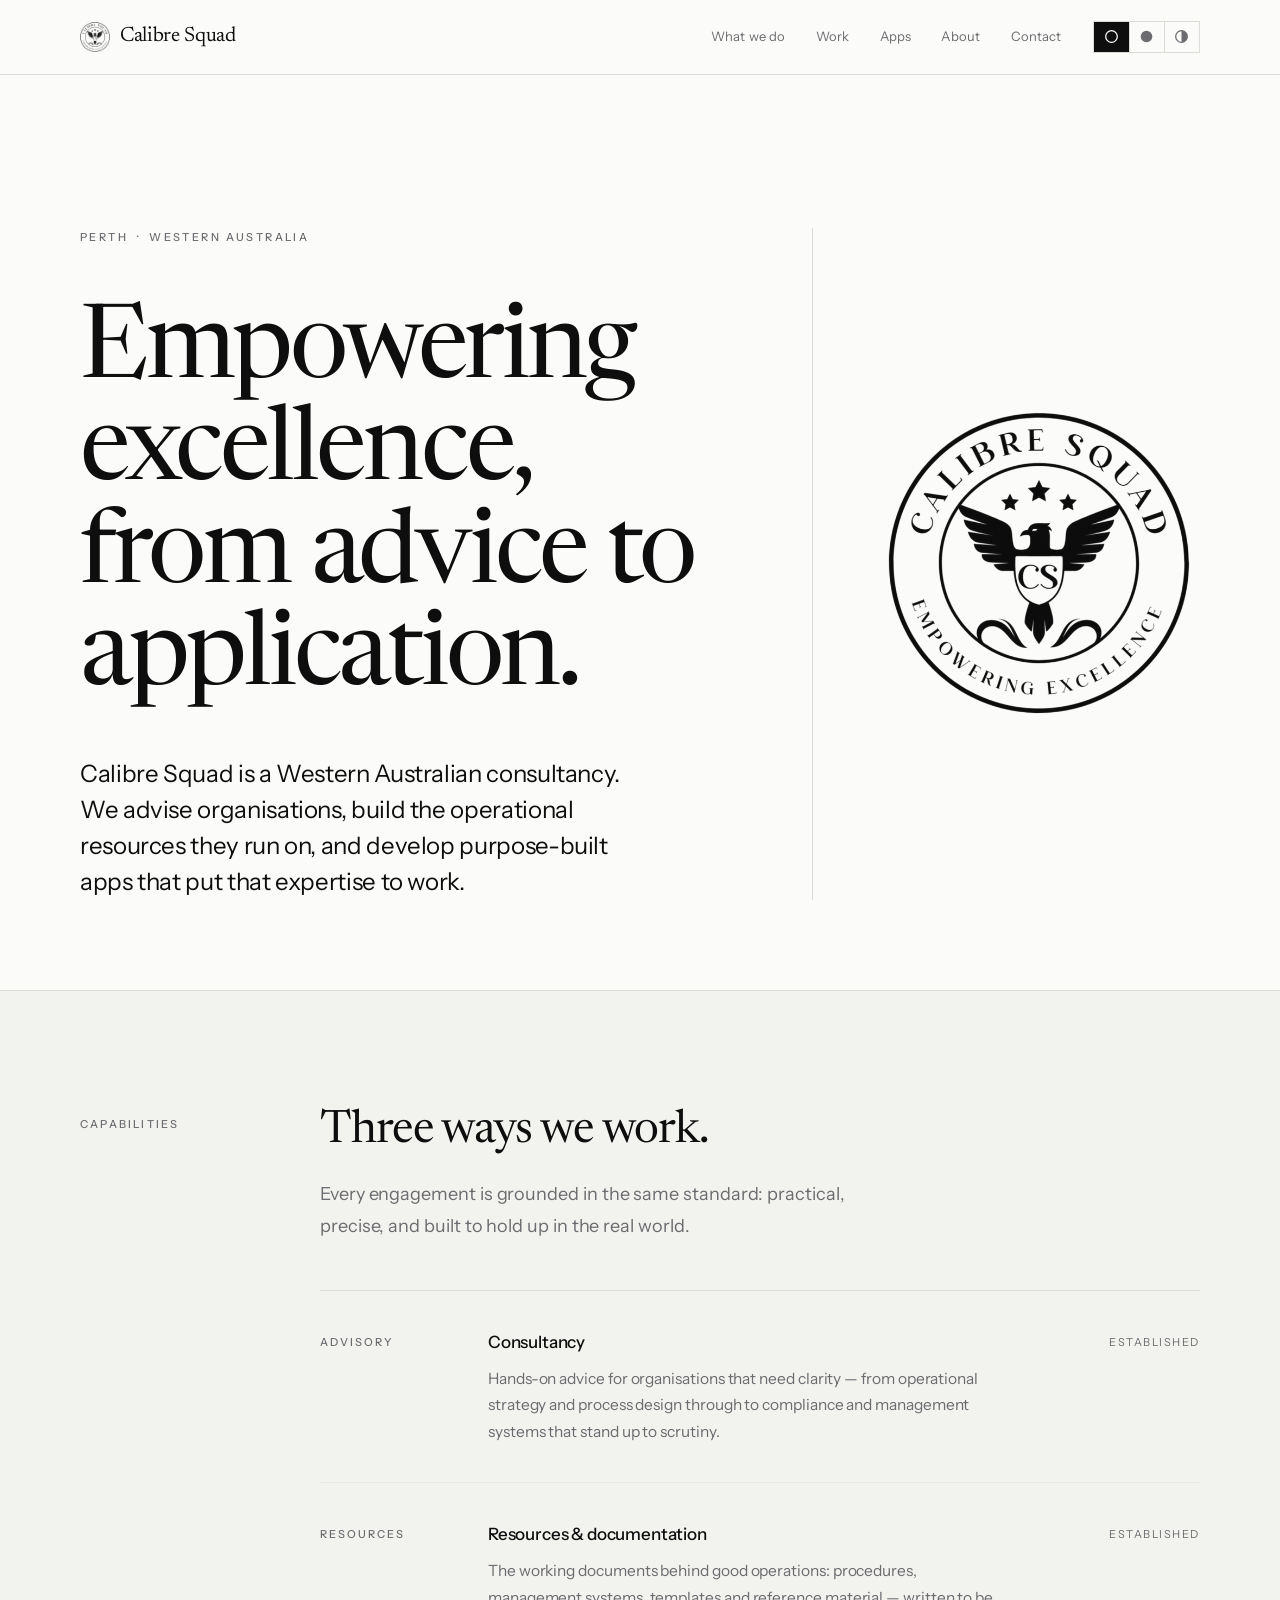
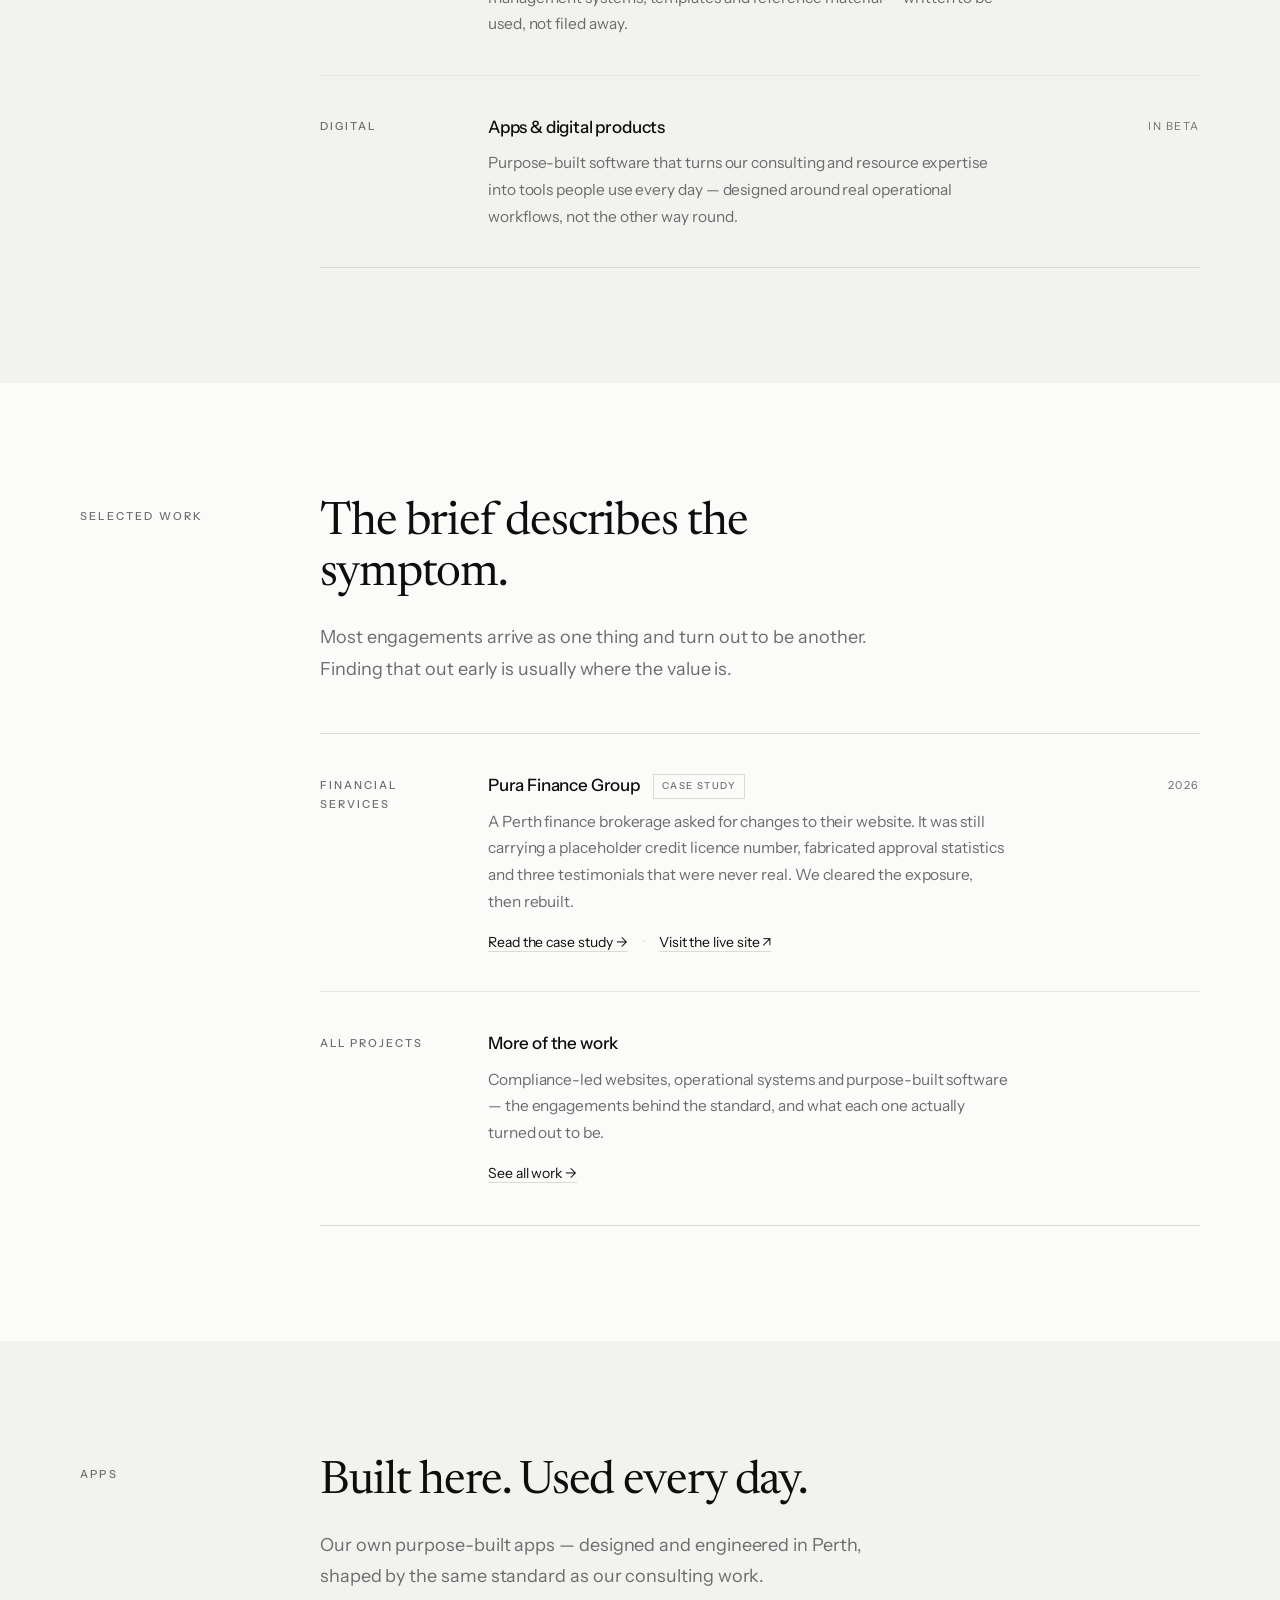
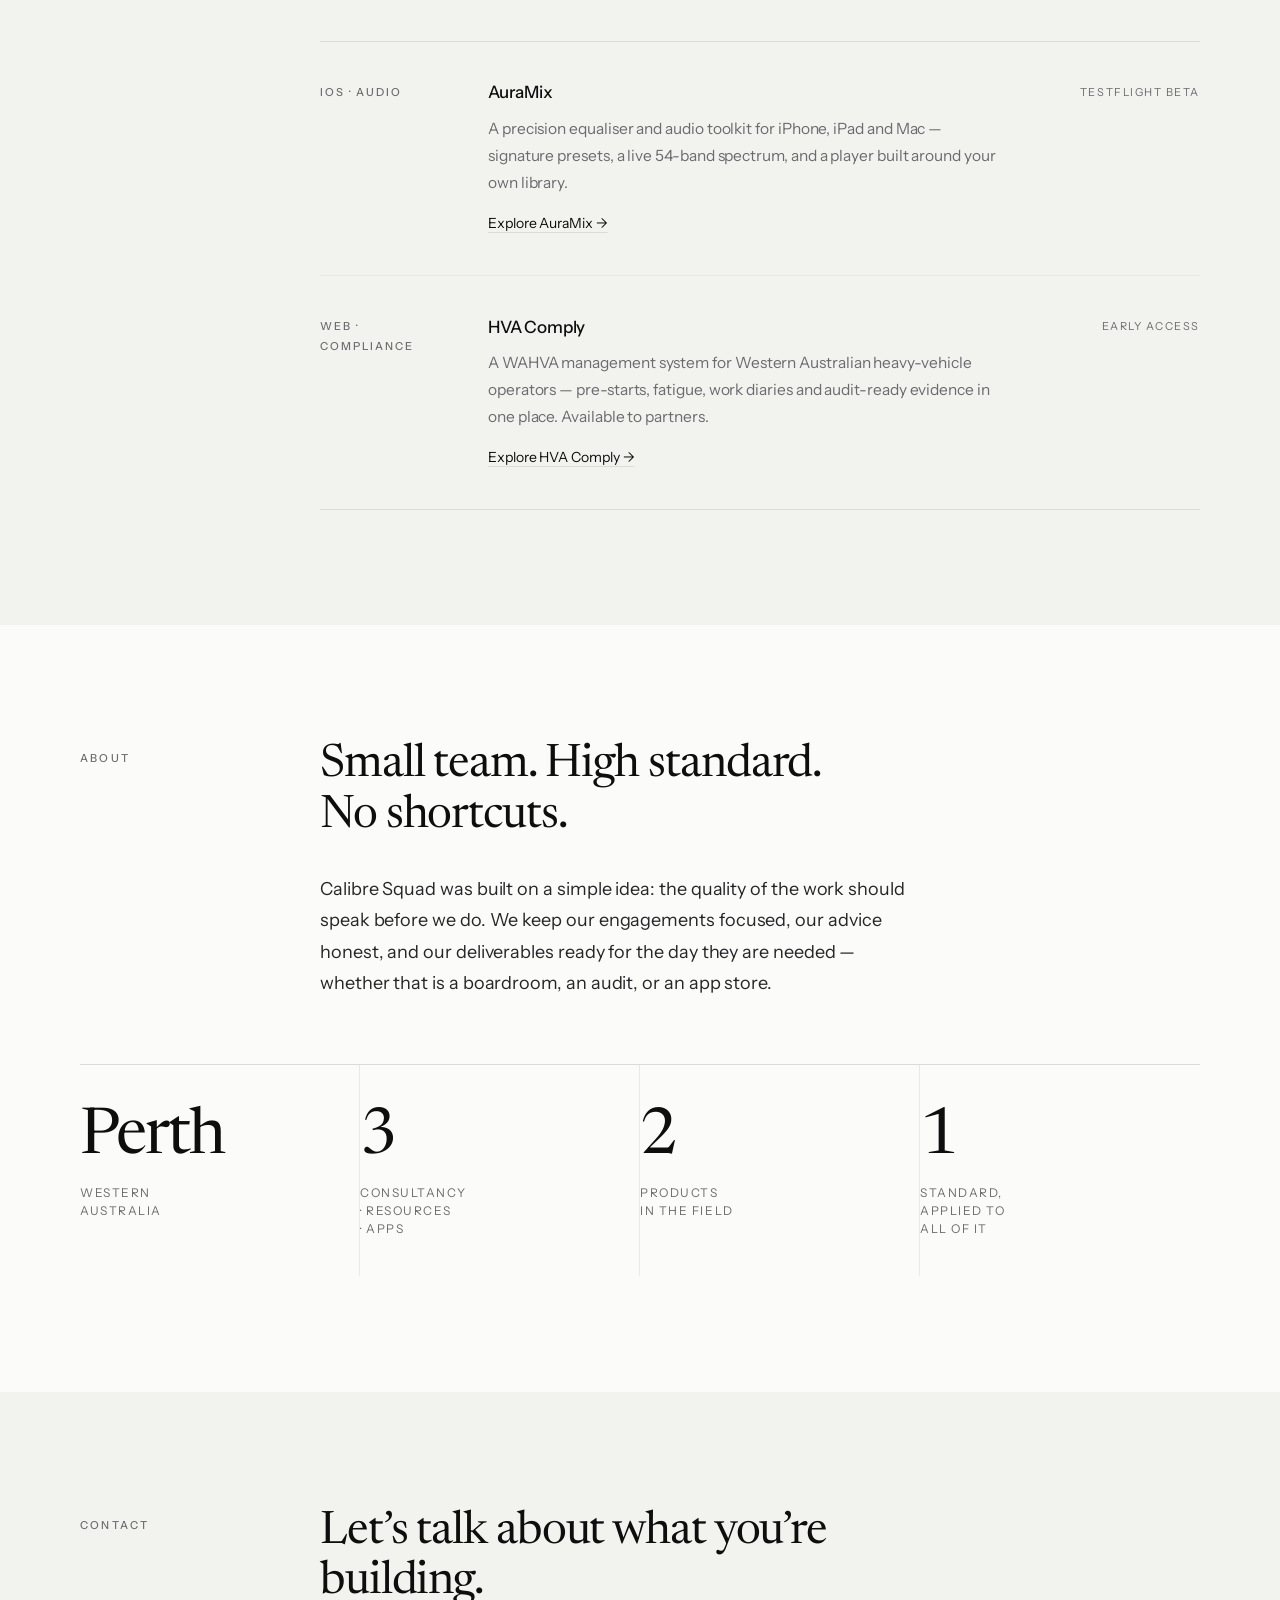
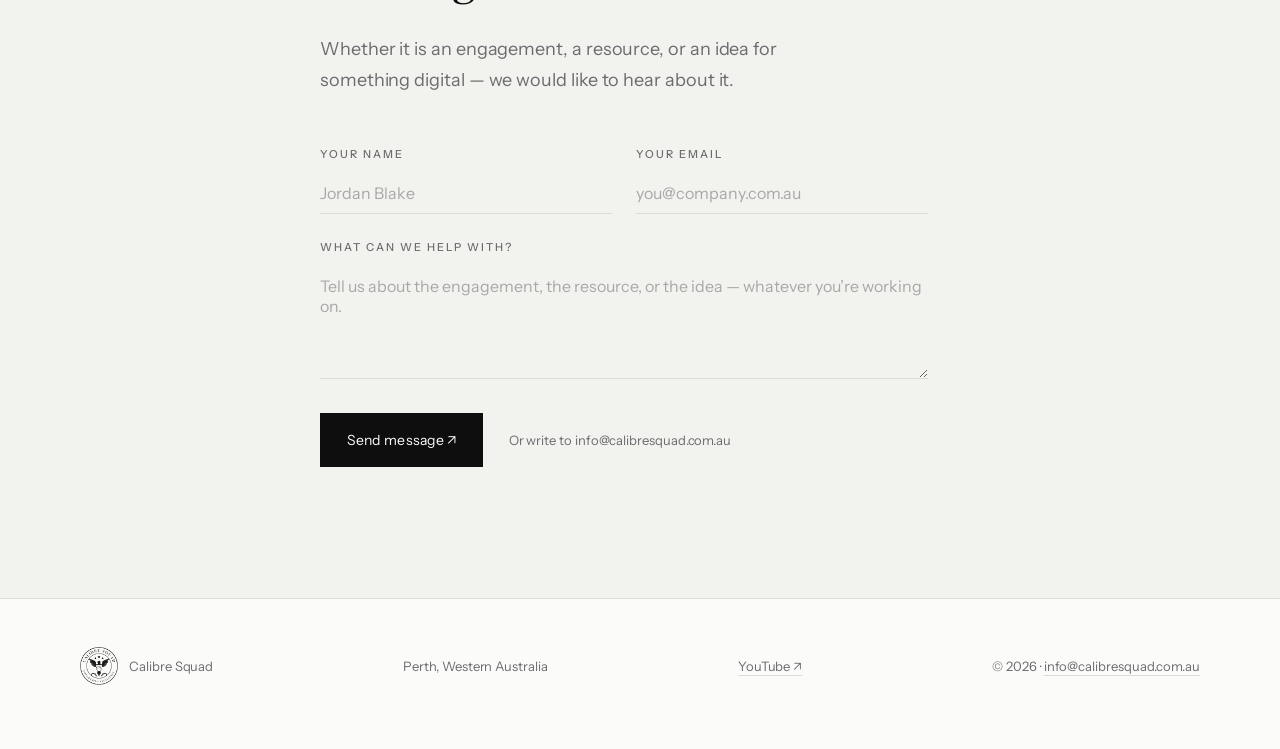
==== index.html @ 56c169d1 "feat(footer): link the YouTube channel @calibresquad now exists and resolves. Adds it to the footer " ====
<!DOCTYPE html>
<html lang="en-AU">
<head>
<meta charset="UTF-8">
<meta name="viewport" content="width=device-width, initial-scale=1.0">
<title>Calibre Squad &mdash; Consultancy, Resources &amp; Digital Products</title>
<meta name="description" content="Calibre Squad is a Western Australian consultancy providing advisory services, operational resources and purpose-built digital products. Empowering excellence.">
<link rel="icon" type="image/png" href="/assets/favicon.png">
<link rel="apple-touch-icon" href="/assets/apple-touch-icon.png">
<link rel="canonical" href="https://calibresquad.com.au/">
<meta name="theme-color" content="#FBFBF9">
<meta property="og:type" content="website">
<meta property="og:site_name" content="Calibre Squad">
<meta property="og:locale" content="en_AU">
<meta property="og:title" content="Calibre Squad &mdash; Consultancy, Resources &amp; Digital Products">
<meta property="og:description" content="Calibre Squad is a Western Australian consultancy providing advisory services, operational resources and purpose-built digital products. Empowering excellence.">
<meta property="og:url" content="https://calibresquad.com.au/">
<meta property="og:image" content="https://calibresquad.com.au/assets/og-crest.png">
<meta property="og:image:width" content="1200">
<meta property="og:image:height" content="630">
<meta name="twitter:card" content="summary_large_image">
<meta name="twitter:site" content="@calibresquad">
<link rel="preconnect" href="https://fonts.googleapis.com">
<link rel="preconnect" href="https://fonts.gstatic.com" crossorigin>
<link href="https://fonts.googleapis.com/css2?family=Newsreader:opsz,wght@6..72,300;6..72,400;6..72,500&family=Instrument+Sans:wght@400;500;600&display=swap" rel="stylesheet">
<script>/* apply the saved ground before paint so there is no flash */
(function(){try{var t=localStorage.getItem('cs-ground');
if(t==='dark'||t==='mixed')document.documentElement.setAttribute('data-t',t);}catch(e){}})();</script>
<style>
*,*::before,*::after{box-sizing:border-box}
body{margin:0}
img{max-width:100%;display:block}
button{font:inherit;color:inherit}

:root{
  --ink:#0E0E0F;
  --body-ink:#26262A;
  --paper:#FBFBF9;
  --paper-2:#F2F2EF;
  --muted:#6C6C70;
  --line:#DCDCD7;
  --line-soft:#EAEAE5;
  --dw:400;
  --fd:'Newsreader',Georgia,serif;
  --ft:'Instrument Sans',-apple-system,'Segoe UI',sans-serif;
  --gut:clamp(1.5rem,5vw,5rem);
}
html[data-t="dark"]{
  --ink:#F4F4F1;
  --body-ink:#C9C9CE;
  --paper:#0C0C0D;
  --paper-2:#141416;
  --muted:#93939A;
  --line:#2C2C2F;
  --line-soft:#1F1F22;
  --dw:500;
}
html[data-t="mixed"] .tint{
  --ink:#F4F4F1;
  --body-ink:#C9C9CE;
  --paper:#0C0C0D;
  --paper-2:#141416;
  --muted:#93939A;
  --line:#2C2C2F;
  --line-soft:#1F1F22;
  --dw:500;
background:var(--paper);color:var(--ink)}

body{background:var(--paper);color:var(--ink);font-family:var(--ft);
  font-size:18px;line-height:1.75;font-weight:400;letter-spacing:-.004em;
  -webkit-font-smoothing:antialiased;
  transition:background .5s ease,color .5s ease}
.wrap{max-width:78rem;margin:0 auto;padding:0 var(--gut)}

.row{display:grid;grid-template-columns:11rem 1fr;gap:0 4rem;align-items:start}
.row > .label{font-size:.6875rem;font-weight:500;letter-spacing:.2em;text-transform:uppercase;
  color:var(--muted);padding-top:.55rem}
.col{max-width:38rem}
@media(max-width:860px){.row{grid-template-columns:1fr;gap:1.4rem}.row > .label{padding-top:0}}

.rule{border:0;border-top:1px solid var(--line);margin:0}
section[id]{scroll-margin-top:5.5rem}
html{scroll-behavior:smooth}
@media(prefers-reduced-motion:reduce){html{scroll-behavior:auto}}
section{padding-block:clamp(4.5rem,9vw,9.5rem);transition:background .5s ease,color .5s ease}
section.tight{padding-block:clamp(3.5rem,6vw,6rem)}
.tint{background:var(--paper-2)}

h1,h2,.display,.pull{font-family:var(--fd);font-weight:var(--dw);font-optical-sizing:auto;margin:0}
h1{font-size:clamp(3rem,8vw,6.6rem);line-height:1;letter-spacing:-.032em;max-width:15ch}
h2{font-size:clamp(1.85rem,3.6vw,3rem);line-height:1.1;letter-spacing:-.024em;max-width:20ch}
h3{font-family:var(--ft);font-size:1.0625rem;font-weight:500;letter-spacing:-.01em;margin:0 0 .5rem}
p{margin:0 0 1.35rem}
p:last-child{margin-bottom:0}
.lede{font-size:clamp(1.2rem,1.9vw,1.5rem);line-height:1.5;letter-spacing:-.015em;
  color:var(--ink);max-width:34ch;font-weight:400}
.body p{color:var(--body-ink);max-width:60ch}
.muted{color:var(--muted)}
a{color:inherit;text-decoration:underline;text-underline-offset:.28em;
  text-decoration-thickness:1px;text-decoration-color:var(--line);
  transition:text-decoration-color .35s ease}
a:hover{text-decoration-color:currentColor}

/* masthead */
.top{border-bottom:1px solid var(--line);position:sticky;top:0;z-index:60;
  background:var(--paper);transition:background .5s ease}
html[data-t="mixed"] .top{background:var(--paper)}
.top-in{display:flex;align-items:center;justify-content:space-between;gap:1.25rem;
  padding-block:1.15rem;min-height:4.6rem}
.brandmark{font-family:var(--fd);font-size:1.3rem;letter-spacing:-.015em;text-decoration:none;
  font-weight:var(--dw);white-space:nowrap}
.top-right{display:flex;align-items:center;gap:2rem}
.top nav{display:flex;gap:1.9rem}
.top nav a{font-size:.8125rem;letter-spacing:.01em;text-decoration:none;color:var(--muted)}
.top nav a:hover{color:var(--ink)}
@media(max-width:820px){.top nav{display:none}}
@media(max-width:520px){
  .brandmark{font-size:1.15rem;gap:.5rem}
  .brandmark .crest{width:26px;height:26px}
  .ground button{padding:.42rem .5rem}
}

/* ground switch */
.ground{display:flex;gap:0;border:1px solid var(--line)}
.ground button{background:transparent;border:0;border-right:1px solid var(--line);
  color:var(--muted);padding:.46rem .6rem;cursor:pointer;line-height:0;
  display:inline-flex;align-items:center;justify-content:center;
  transition:background .25s ease,color .25s ease}
.ground button svg{display:block}
.ground button:last-child{border-right:0}
.ground button:hover{color:var(--ink)}
.ground button[aria-pressed="true"]{background:var(--ink);color:var(--paper)}
.ground button:focus-visible{outline:2px solid var(--ink);outline-offset:2px}

.hero{padding-block:clamp(5rem,12vw,10.5rem) clamp(3.5rem,7vw,6.5rem)}
.kicker{font-size:.6875rem;font-weight:500;letter-spacing:.22em;text-transform:uppercase;
  color:var(--muted);margin:0 0 clamp(2rem,5vw,3.4rem)}
.hero .lede{margin-top:clamp(2rem,4vw,2.8rem)}

/* ruled rows */
.rr{display:grid;grid-template-columns:8rem 1fr auto;gap:0 2.5rem;align-items:start;
  padding:2.3rem 0;border-top:1px solid var(--line-soft)}
.rr:first-of-type{border-top:1px solid var(--line)}
.rr:last-of-type{border-bottom:1px solid var(--line)}
.rr .tagl{font-size:.6875rem;font-weight:500;letter-spacing:.18em;text-transform:uppercase;
  color:var(--muted);padding-top:.3rem}
.rr p{font-size:.9688rem;line-height:1.72;color:var(--muted);max-width:52ch;margin:0}
.rr .st{font-size:.6875rem;letter-spacing:.14em;text-transform:uppercase;color:var(--muted);
  padding-top:.3rem;white-space:nowrap}
.rr a.more{display:inline-block;margin-top:.9rem;font-size:.875rem}
.rr .links{display:flex;flex-wrap:wrap;align-items:baseline;gap:.35rem .95rem;margin-top:.9rem}
.rr .links a.more{margin-top:0}
.rr .links .sep{color:var(--line);font-size:.875rem;user-select:none}
.visit{display:inline-flex;align-items:center;gap:.45rem;text-decoration:none;
  border:1px solid var(--line);padding:.8rem 1.25rem;font-size:.8125rem;
  color:var(--ink);transition:background .25s ease,color .25s ease,border-color .25s ease}
.visit:hover,.visit:focus-visible{background:var(--ink);color:var(--paper);border-color:var(--ink)}
.tagmini{display:inline-block;margin-left:.65rem;font-size:.5938rem;letter-spacing:.15em;
  text-transform:uppercase;color:var(--muted);border:1px solid var(--line);
  padding:.2rem .48rem;vertical-align:.22em;white-space:nowrap}
@media(max-width:820px){.rr{grid-template-columns:1fr;gap:.7rem}.rr .st{padding-top:0}}

.finding{display:grid;grid-template-columns:3.2rem 1fr;gap:0 1.6rem;
  padding:1.9rem 0;border-top:1px solid var(--line-soft);align-items:start}
.finding:first-of-type{border-top:1px solid var(--line)}
.finding:last-of-type{border-bottom:1px solid var(--line)}
.finding .num{font-family:var(--fd);font-size:1.4rem;line-height:1;color:var(--muted);padding-top:.15rem}
.finding p{font-size:.9688rem;line-height:1.7;color:var(--muted);margin:0;max-width:52ch}
@media(max-width:640px){.finding{grid-template-columns:2.2rem 1fr;gap:0 1rem}}

.phase{padding:2.4rem 0;border-top:1px solid var(--line-soft)}
.phase:first-of-type{border-top:1px solid var(--line)}
.phase:last-of-type{border-bottom:1px solid var(--line)}
.phase .when{font-size:.6875rem;font-weight:500;letter-spacing:.2em;text-transform:uppercase;
  color:var(--muted);display:block;margin-bottom:.9rem}
.phase p{font-size:.9688rem;line-height:1.75;color:var(--muted);max-width:56ch;margin:0}

.pull{font-size:clamp(1.7rem,3.4vw,2.7rem);line-height:1.18;letter-spacing:-.024em;max-width:23ch}

.figures{display:grid;grid-template-columns:repeat(4,1fr);border-top:1px solid var(--line)}
.figure{padding:2.6rem 1.5rem 2.4rem 0;border-right:1px solid var(--line-soft)}
.figure:last-child{border-right:0}
.figure b{font-family:var(--fd);font-weight:var(--dw);font-size:clamp(2.6rem,5vw,4rem);
  line-height:1;display:block;letter-spacing:-.03em}
.figure span{display:block;margin-top:.85rem;font-size:.75rem;letter-spacing:.13em;
  text-transform:uppercase;color:var(--muted);line-height:1.5;max-width:12ch}
@media(max-width:760px){.figures{grid-template-columns:repeat(2,1fr)}
  .figure{padding-right:1rem;border-bottom:1px solid var(--line-soft)}
  .figure:nth-child(2n){border-right:0}}

/* contact form */
.form-row{display:grid;grid-template-columns:1fr 1fr;gap:1.5rem}
@media(max-width:700px){.form-row{grid-template-columns:1fr}}
.field{margin-bottom:1.5rem}
.field label{display:block;font-size:.6875rem;font-weight:500;letter-spacing:.18em;
  text-transform:uppercase;color:var(--muted);margin-bottom:.6rem}
.field input,.field textarea{width:100%;background:transparent;border:0;
  border-bottom:1px solid var(--line);color:var(--ink);font-family:var(--ft);
  font-size:1rem;padding:.6rem 0;transition:border-color .3s ease}
.field textarea{min-height:7rem;resize:vertical}
.field input:focus,.field textarea:focus{outline:none;border-bottom-color:var(--ink)}
.field input::placeholder,.field textarea::placeholder{color:var(--muted);opacity:.55}
.hp{position:absolute;left:-9999px}
.form-actions{display:flex;align-items:center;gap:1.6rem;flex-wrap:wrap;margin-top:.6rem}
.btn-primary{background:var(--ink);color:var(--paper);border:1px solid var(--ink);
  font-size:.875rem;letter-spacing:.02em;padding:.85rem 1.6rem;cursor:pointer;
  transition:opacity .3s ease}
.btn-primary:hover{opacity:.82}
.form-note{font-size:.8125rem;color:var(--muted)}
.form-status{font-size:.875rem;color:var(--muted);margin-top:1rem}

.rv{opacity:0;transform:translateY(12px);
  transition:opacity .55s cubic-bezier(.2,.7,.2,1),transform .55s cubic-bezier(.2,.7,.2,1)}
.rv.in{opacity:1;transform:none}
@media(prefers-reduced-motion:reduce){.rv{opacity:1;transform:none;transition:none}
  *{transition:none!important}}

/* crest — recoloured to the scheme, adapts to the ground */
.crest{filter:brightness(0);opacity:.9;transition:filter .5s ease}
html[data-t="dark"] .crest{filter:brightness(0) invert(1)}
html[data-t="mixed"] .tint .crest{filter:brightness(0) invert(1)}
.brandmark{display:inline-flex;align-items:center;gap:.62rem}
.brandmark .crest{width:30px;height:30px;flex:none}

/* split hero - copy one side, crest the other, a rule between */
.hero-split{display:grid;grid-template-columns:minmax(0,1fr) minmax(0,.58fr);
  gap:clamp(2rem,5vw,4.6rem);align-items:center}
.hero-seal{align-self:stretch;display:flex;align-items:center;justify-content:center;
  border-left:1px solid var(--line);padding-left:clamp(2rem,5vw,4.6rem)}
.hero-seal .crest{width:min(100%,19rem);height:auto;opacity:.95}
@media(max-width:820px){
  .hero{padding-block:clamp(3.2rem,9vw,5rem) clamp(3.5rem,7vw,6.5rem)}
  .hero-split{grid-template-columns:1fr;gap:clamp(2rem,6vw,2.6rem)}
  .hero-seal{border-left:0;border-top:1px solid var(--line);
    padding-left:0;padding-top:clamp(2rem,6vw,2.6rem)}
  .hero-seal .crest{width:min(46vw,12rem)}
}

footer{border-top:1px solid var(--line);padding:3rem 0 4rem;font-size:.8125rem;color:var(--muted)}
.foot-in{display:flex;justify-content:space-between;gap:1.5rem;flex-wrap:wrap;align-items:center}
.foot-mark{display:flex;align-items:center;gap:.7rem}
.foot-mark .crest{width:38px;height:38px;flex:none}
</style>
</head>
<body>
<header class="top">
  <div class="wrap top-in">
    <a class="brandmark" href="/"><img class="crest" src="/assets/crest.webp" alt="" width="30" height="30"><span>Calibre Squad</span></a>
    <div class="top-right">
      <nav>
        <a href="/#capabilities">What we do</a>
        <a href="/#work">Work</a>
        <a href="/#apps">Apps</a>
        <a href="/#about">About</a>
        <a href="/#contact">Contact</a>
      </nav>
      <div class="ground" role="group" aria-label="Page appearance">
        <button type="button" data-g="light" aria-pressed="true" aria-label="Light" title="Light">
          <svg viewBox="0 0 16 16" width="15" height="15" aria-hidden="true" focusable="false">
            <circle cx="8" cy="8" r="6.2" fill="none" stroke="currentColor" stroke-width="1.35"/>
          </svg>
        </button>
        <button type="button" data-g="dark" aria-pressed="false" aria-label="Dark" title="Dark">
          <svg viewBox="0 0 16 16" width="15" height="15" aria-hidden="true" focusable="false">
            <circle cx="8" cy="8" r="6.2" fill="currentColor"/>
          </svg>
        </button>
        <button type="button" data-g="mixed" aria-pressed="false" aria-label="Mixed" title="Mixed">
          <svg viewBox="0 0 16 16" width="15" height="15" aria-hidden="true" focusable="false">
            <circle cx="8" cy="8" r="6.2" fill="none" stroke="currentColor" stroke-width="1.35"/>
            <path d="M8 1.8a6.2 6.2 0 0 1 0 12.4z" fill="currentColor"/>
          </svg>
        </button>
      </div>
    </div>
  </div>
</header>

<section class="hero">
  <div class="wrap hero-split">
    <div class="hero-copy">
    <p class="kicker rv">Perth &nbsp;&middot;&nbsp; Western Australia</p>
    <h1 class="rv">Empowering excellence, from advice to application.</h1>
    <p class="lede rv">Calibre Squad is a Western Australian consultancy. We advise organisations, build the operational resources they run on, and develop purpose-built apps that put that expertise to work.</p>
  </div>
    <div class="hero-seal" aria-hidden="true"><img class="crest" src="/assets/crest.webp" alt="" width="360" height="360"></div>
  </div>
</section>

<hr class="rule">

<section class="tint" id="capabilities">
  <div class="wrap">
    <div class="row rv" style="margin-bottom:3rem">
      <div class="label">Capabilities</div>
      <div class="col">
        <h2>Three ways we work.</h2>
        <p class="muted" style="margin-top:1.4rem;max-width:46ch">Every engagement is grounded in the same standard: practical, precise, and built to hold up in the real world.</p>
      </div>
    </div>
    <div class="row rv">
      <div class="label"></div>
      <div style="max-width:58rem">
        <div class="rr">
          <span class="tagl">Advisory</span>
          <div><h3>Consultancy</h3><p>Hands-on advice for organisations that need clarity &mdash; from operational strategy and process design through to compliance and management systems that stand up to scrutiny.</p></div>
          <span class="st">Established</span>
        </div>
        <div class="rr">
          <span class="tagl">Resources</span>
          <div><h3>Resources &amp; documentation</h3><p>The working documents behind good operations: procedures, management systems, templates and reference material &mdash; written to be used, not filed away.</p></div>
          <span class="st">Established</span>
        </div>
        <div class="rr">
          <span class="tagl">Digital</span>
          <div><h3>Apps &amp; digital products</h3><p>Purpose-built software that turns our consulting and resource expertise into tools people use every day &mdash; designed around real operational workflows, not the other way round.</p></div>
          <span class="st">In beta</span>
        </div>
      </div>
    </div>
  </div>
</section>

<section id="work">
  <div class="wrap">
    <div class="row rv" style="margin-bottom:3rem">
      <div class="label">Selected work</div>
      <div class="col">
        <h2>The brief describes the symptom.</h2>
        <p class="muted" style="margin-top:1.4rem;max-width:46ch">Most engagements arrive as one thing and turn out to be another. Finding that out early is usually where the value is.</p>
      </div>
    </div>
    <div class="row rv">
      <div class="label"></div>
      <div style="max-width:58rem">
        <div class="rr">
          <span class="tagl">Financial services</span>
          <div>
            <h3>Pura Finance Group <span class="tagmini">Case study</span></h3>
            <p>A Perth finance brokerage asked for changes to their website. It was still carrying a placeholder credit licence number, fabricated approval statistics and three testimonials that were never real. We cleared the exposure, then rebuilt.</p>
            <div class="links"><a class="more" href="/work/pura-finance-group/">Read the case study &#8594;</a><span class="sep" aria-hidden="true">&middot;</span><a class="more" href="https://purafinancegroup.com.au" target="_blank" rel="noopener">Visit the live site &#8599;</a></div>
          </div>
          <span class="st">2026</span>
        </div>
        <div class="rr">
          <span class="tagl">All projects</span>
          <div>
            <h3>More of the work</h3>
            <p>Compliance-led websites, operational systems and purpose-built software &mdash; the engagements behind the standard, and what each one actually turned out to be.</p>
            <a class="more" href="/work/">See all work &#8594;</a>
          </div>
          <span class="st"></span>
        </div>
      </div>
    </div>
  </div>
</section>

<section class="tint" id="apps">
  <div class="wrap">
    <div class="row rv" style="margin-bottom:3rem">
      <div class="label">Apps</div>
      <div class="col">
        <h2>Built here. Used every day.</h2>
        <p class="muted" style="margin-top:1.4rem;max-width:46ch">Our own purpose-built apps &mdash; designed and engineered in Perth, shaped by the same standard as our consulting work.</p>
      </div>
    </div>
    <div class="row rv">
      <div class="label"></div>
      <div style="max-width:58rem">
        <div class="rr">
          <span class="tagl">iOS &middot; Audio</span>
          <div>
            <h3>AuraMix</h3>
            <p>A precision equaliser and audio toolkit for iPhone, iPad and Mac &mdash; signature presets, a live 54-band spectrum, and a player built around your own library.</p>
            <a class="more" href="/auramix/">Explore AuraMix &#8594;</a>
          </div>
          <span class="st">TestFlight beta</span>
        </div>
        <div class="rr">
          <span class="tagl">Web &middot; Compliance</span>
          <div>
            <h3>HVA Comply</h3>
            <p>A WAHVA management system for Western Australian heavy-vehicle operators &mdash; pre-starts, fatigue, work diaries and audit-ready evidence in one place. Available to partners.</p>
            <a class="more" href="/hva-comply/">Explore HVA Comply &#8594;</a>
          </div>
          <span class="st">Early access</span>
        </div>
      </div>
    </div>
  </div>
</section>

<section id="about">
  <div class="wrap row rv">
    <div class="label">About</div>
    <div class="col body">
      <h2 style="margin-bottom:2rem">Small team. High standard. No shortcuts.</h2>
      <p>Calibre Squad was built on a simple idea: the quality of the work should speak before we do. We keep our engagements focused, our advice honest, and our deliverables ready for the day they are needed &mdash; whether that is a boardroom, an audit, or an app store.</p>
    </div>
  </div>
  <div class="wrap rv" style="margin-top:4rem">
    <div class="figures">
      <div class="figure"><b>Perth</b><span>Western Australia</span></div>
      <div class="figure"><b>3</b><span>Consultancy &middot; Resources &middot; Apps</span></div>
      <div class="figure"><b>2</b><span>Products in the field</span></div>
      <div class="figure"><b>1</b><span>Standard, applied to all of it</span></div>
    </div>
  </div>
</section>

<section class="tint" id="contact">
  <div class="wrap row rv">
    <div class="label">Contact</div>
    <div class="col">
      <h2 style="margin-bottom:1.6rem">Let&rsquo;s talk about what you&rsquo;re building.</h2>
      <p class="muted" style="margin-bottom:3rem;max-width:44ch">Whether it is an engagement, a resource, or an idea for something digital &mdash; we would like to hear about it.</p>
      <form class="contact-form" id="contact-form" novalidate>
        <input type="text" name="_honey" class="hp" tabindex="-1" autocomplete="off" aria-hidden="true">
        <div class="form-row">
          <div class="field">
            <label for="cf-name">Your name</label>
            <input id="cf-name" name="name" type="text" required autocomplete="name" placeholder="Jordan Blake">
          </div>
          <div class="field">
            <label for="cf-email">Your email</label>
            <input id="cf-email" name="email" type="email" required autocomplete="email" placeholder="you@company.com.au">
          </div>
        </div>
        <div class="field">
          <label for="cf-message">What can we help with?</label>
          <textarea id="cf-message" name="message" required placeholder="Tell us about the engagement, the resource, or the idea &mdash; whatever you&rsquo;re working on."></textarea>
        </div>
        <div class="form-actions">
          <button class="btn-primary" type="submit">Send message &#8599;</button>
          <span class="form-note">Or write to info@calibresquad.com.au</span>
        </div>
        <p class="form-status" id="form-status" role="status" aria-live="polite"></p>
      </form>
    </div>
  </div>
</section>

<footer>
  <div class="wrap foot-in">
    <span class="foot-mark"><img class="crest" src="/assets/crest.webp" alt="" width="38" height="38">Calibre Squad</span>
    <span>Perth, Western Australia</span>
    <span><a href="https://www.youtube.com/@calibresquad" target="_blank" rel="me noopener">YouTube &#8599;</a></span>
    <span>&copy; 2026 &middot; <a href="mailto:info@calibresquad.com.au">info@calibresquad.com.au</a></span>
  </div>
</footer>
<script>
(function(){
  var root=document.documentElement;
  var btns=[].slice.call(document.querySelectorAll('.ground button'));
  function sync(){var c=root.getAttribute('data-t')||'light';
    btns.forEach(function(b){b.setAttribute('aria-pressed',String(b.getAttribute('data-g')===c));});}
  btns.forEach(function(b){b.addEventListener('click',function(){
    var g=b.getAttribute('data-g');
    if(g==='light'){root.removeAttribute('data-t');}else{root.setAttribute('data-t',g);}
    try{localStorage.setItem('cs-ground',g);}catch(e){}
    sync();
  });});
  sync();
  var reduced=window.matchMedia&&window.matchMedia('(prefers-reduced-motion: reduce)').matches;
  var els=[].slice.call(document.querySelectorAll('.rv'));
  function revealAllInReach(){
    els.forEach(function(e){
      if(e.classList.contains('in')) return;
      if(e.getBoundingClientRect().top < innerHeight*1.25) e.classList.add('in');
    });
  }
  if(reduced||!('IntersectionObserver' in window)){els.forEach(function(e){e.classList.add('in');});}
  else{
    var io=new IntersectionObserver(function(rows){rows.forEach(function(x){
      if(x.isIntersecting){x.target.classList.add('in');io.unobserve(x.target);}});},
      {threshold:0,rootMargin:'0px 0px 14% 0px'});
    els.forEach(function(e,i){e.style.transitionDelay=(Math.min(i%3,2)*55)+'ms';io.observe(e);});
    /* safety net - nothing may sit invisible in or near the viewport */
    addEventListener('scroll',revealAllInReach,{passive:true});
    addEventListener('resize',revealAllInReach,{passive:true});
    addEventListener('load',revealAllInReach);
    setTimeout(revealAllInReach,1200);
  }
})();
</script>
<script data-goatcounter="https://calibresquad.goatcounter.com/count" async src="//gc.zgo.at/count.js"></script>

<script>
(function(){
  var form=document.getElementById('contact-form');
  if(!form) return;
  var status=document.getElementById('form-status');
  form.addEventListener('submit',function(e){
    e.preventDefault();
    if(form.querySelector('[name="_honey"]').value) return;
    var name=form.name.value.trim(), email=form.email.value.trim(), message=form.message.value.trim();
    if(!name||!email||!message){status.textContent='Please fill in every field.';return;}
    status.textContent='Sending…';
    fetch('https://formsubmit.co/ajax/info@calibresquad.com.au',{
      method:'POST',
      headers:{'Content-Type':'application/json','Accept':'application/json'},
      body:JSON.stringify({name:name,email:email,message:message,_subject:'Enquiry from calibresquad.com.au'})
    }).then(function(r){return r.json();}).then(function(){
      form.reset();
      status.textContent='Message sent. We will be in touch shortly.';
    }).catch(function(){
      status.textContent='Something went wrong. Please email info@calibresquad.com.au instead.';
    });
  });
})();
</script>
</body>
</html>
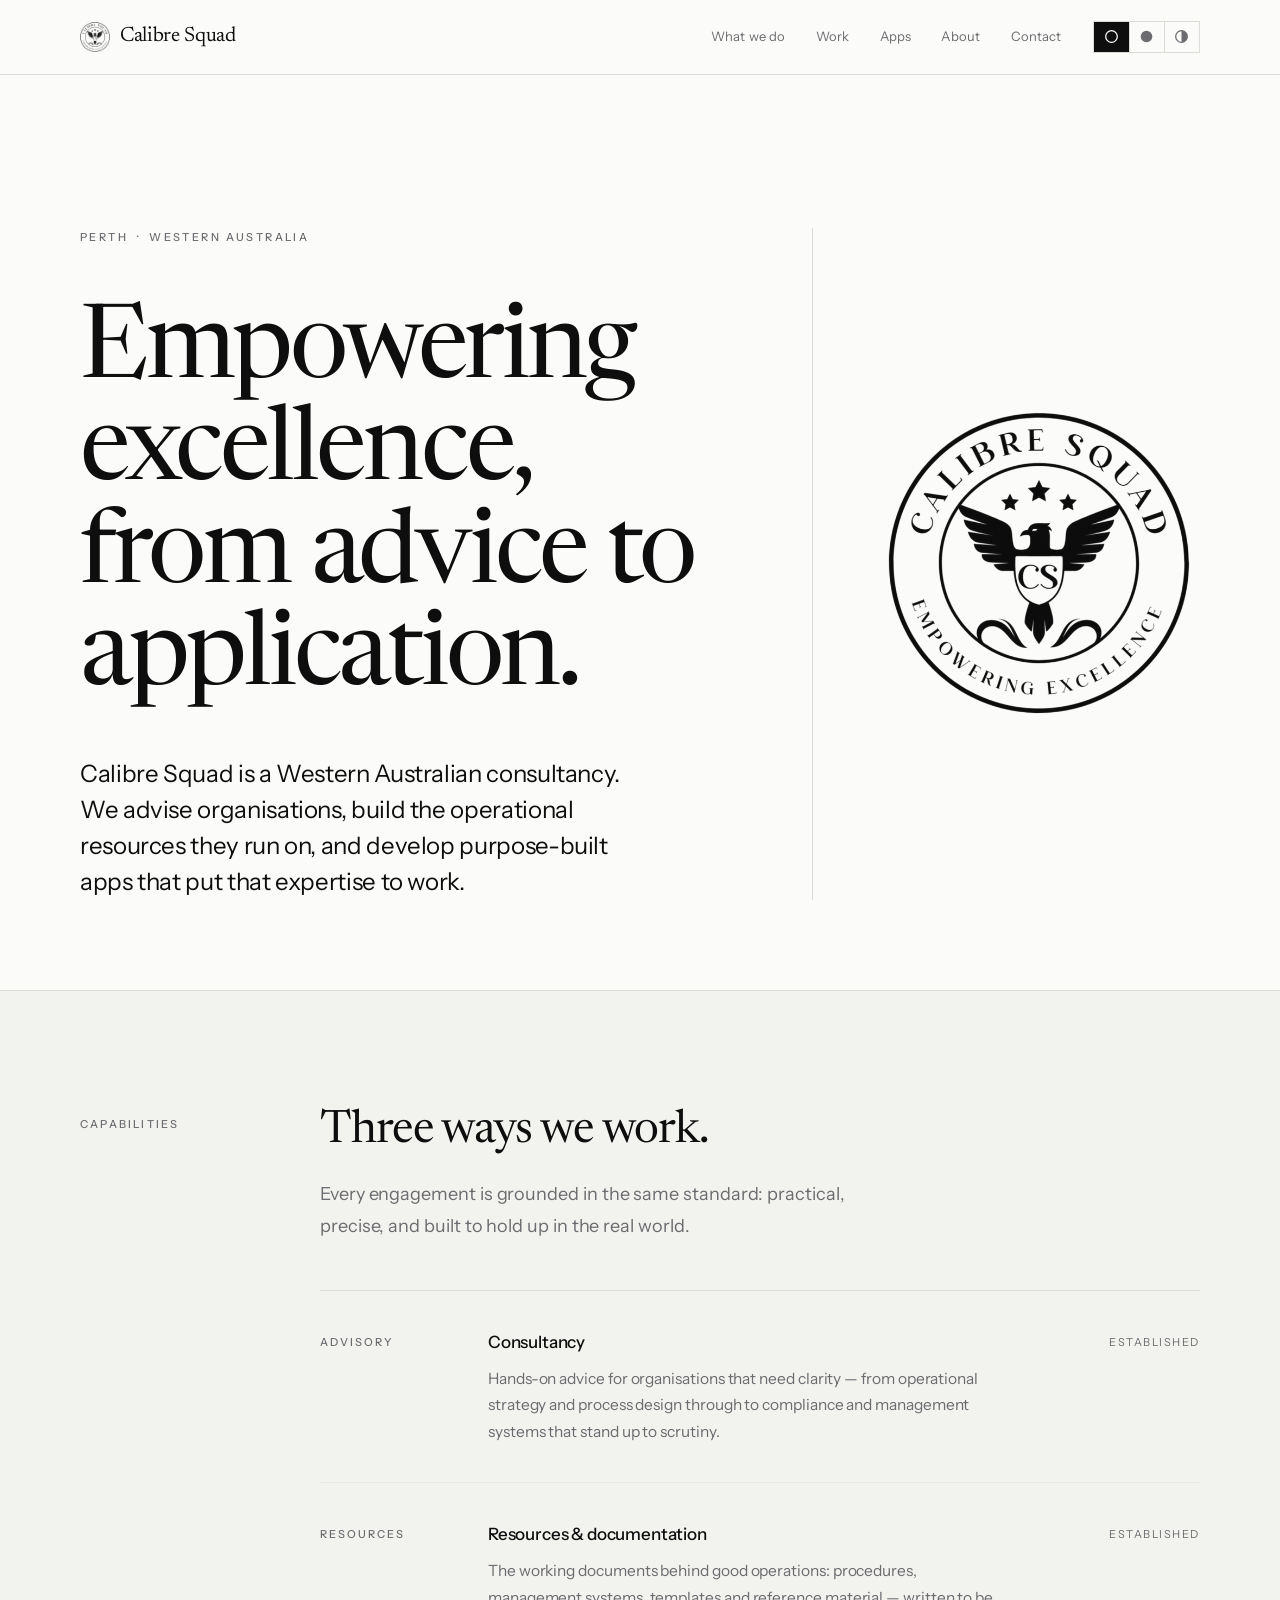
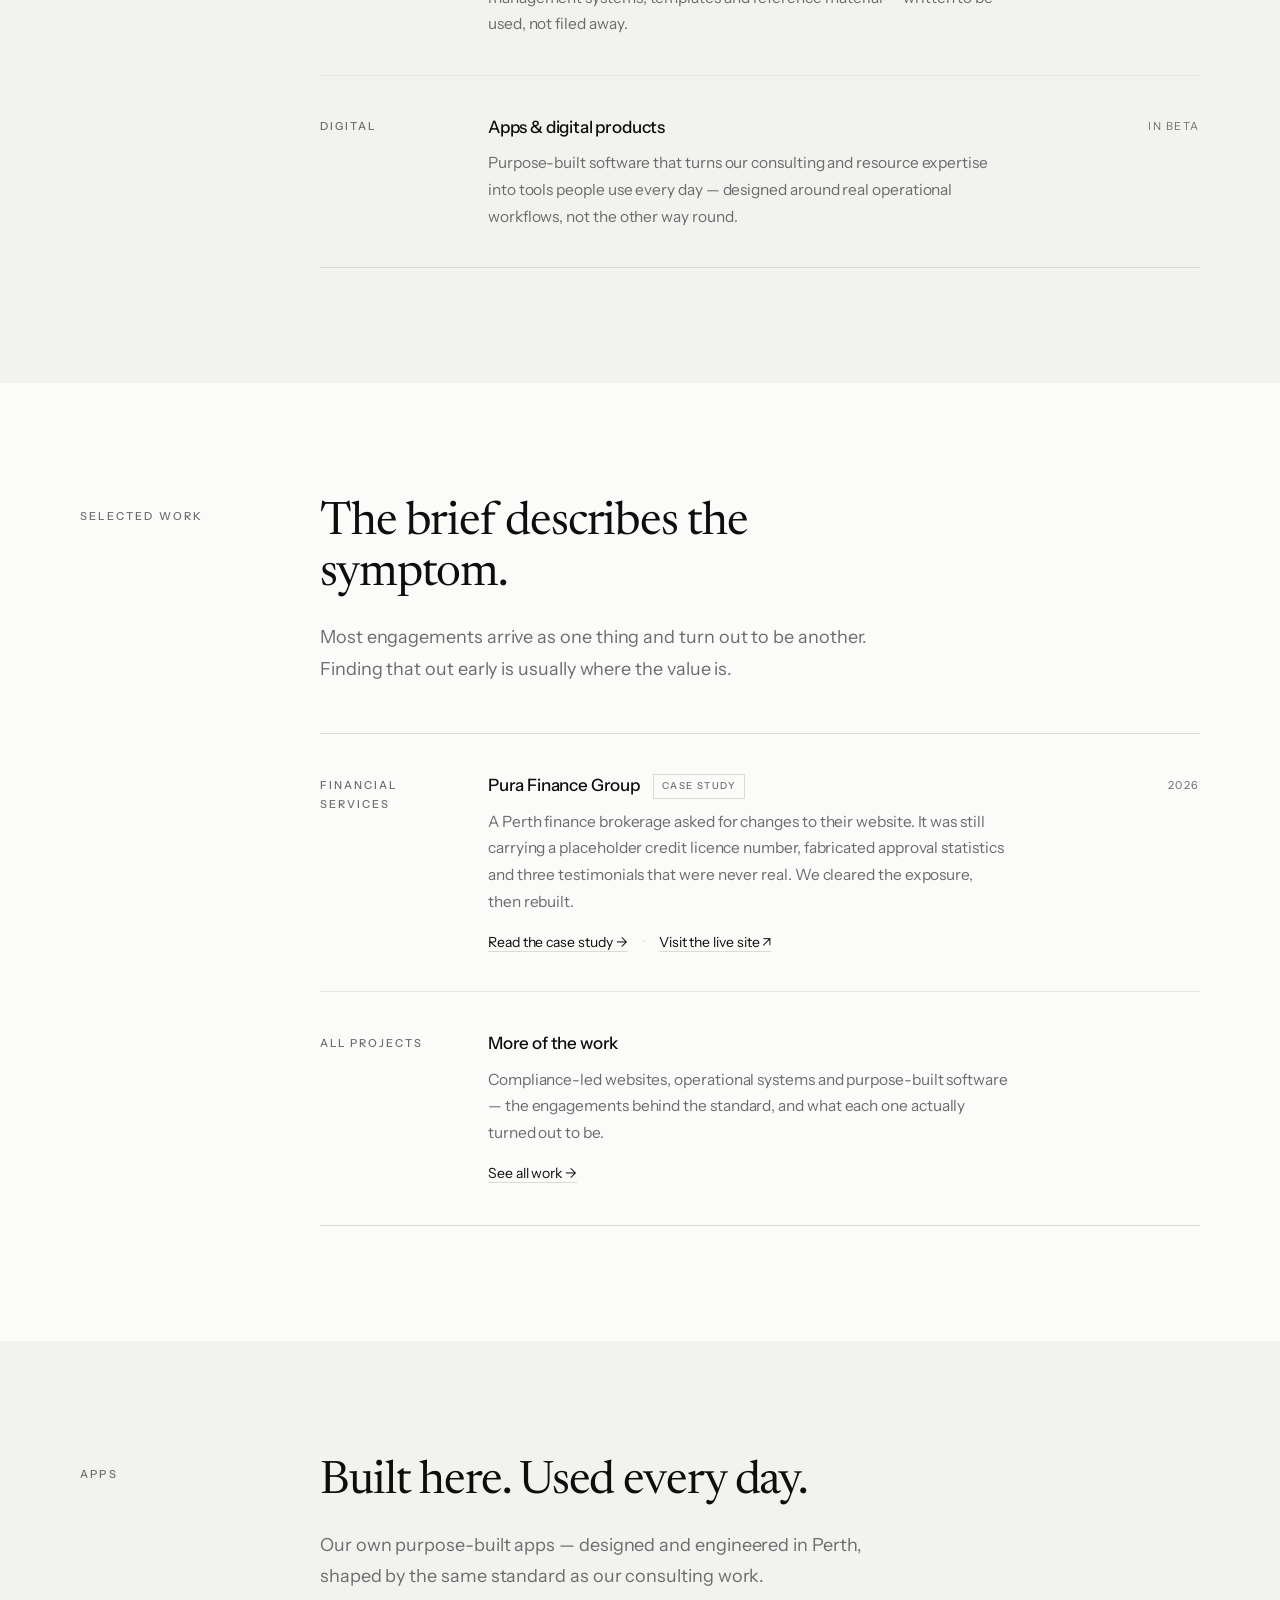
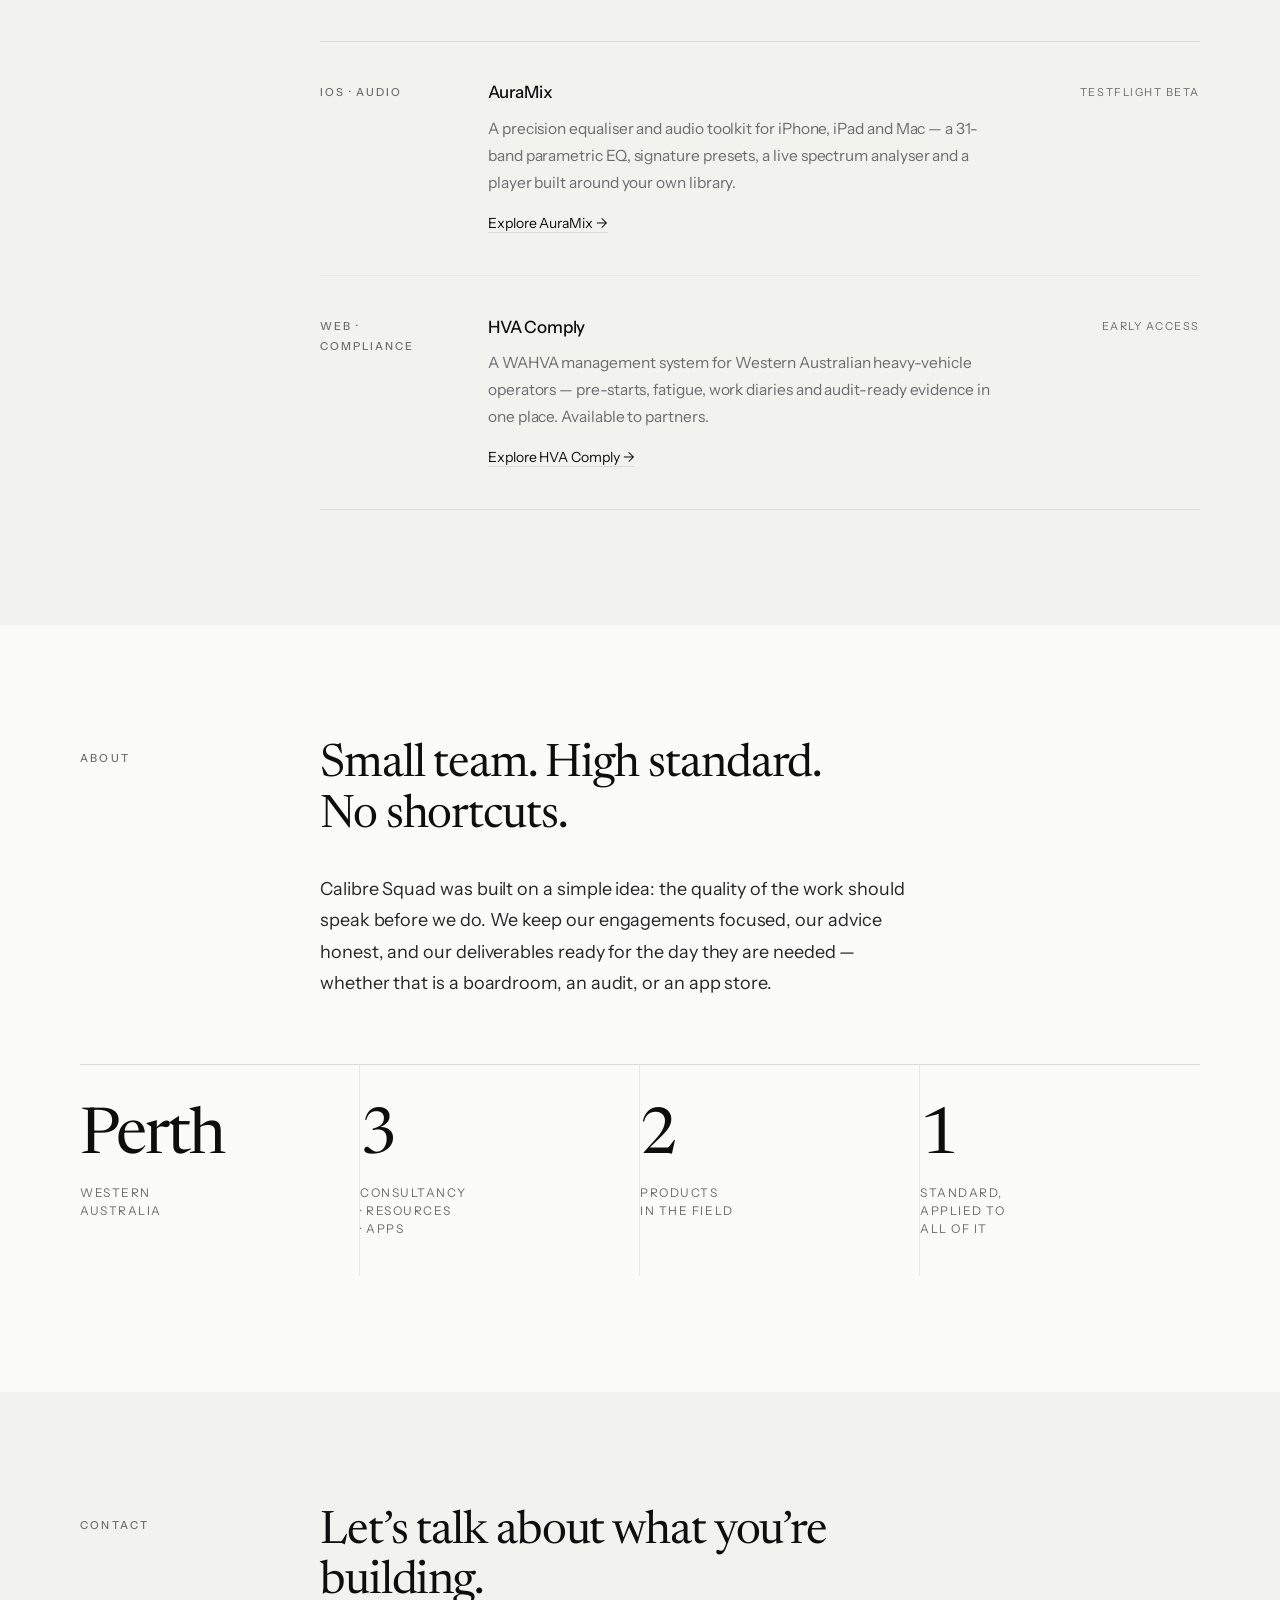
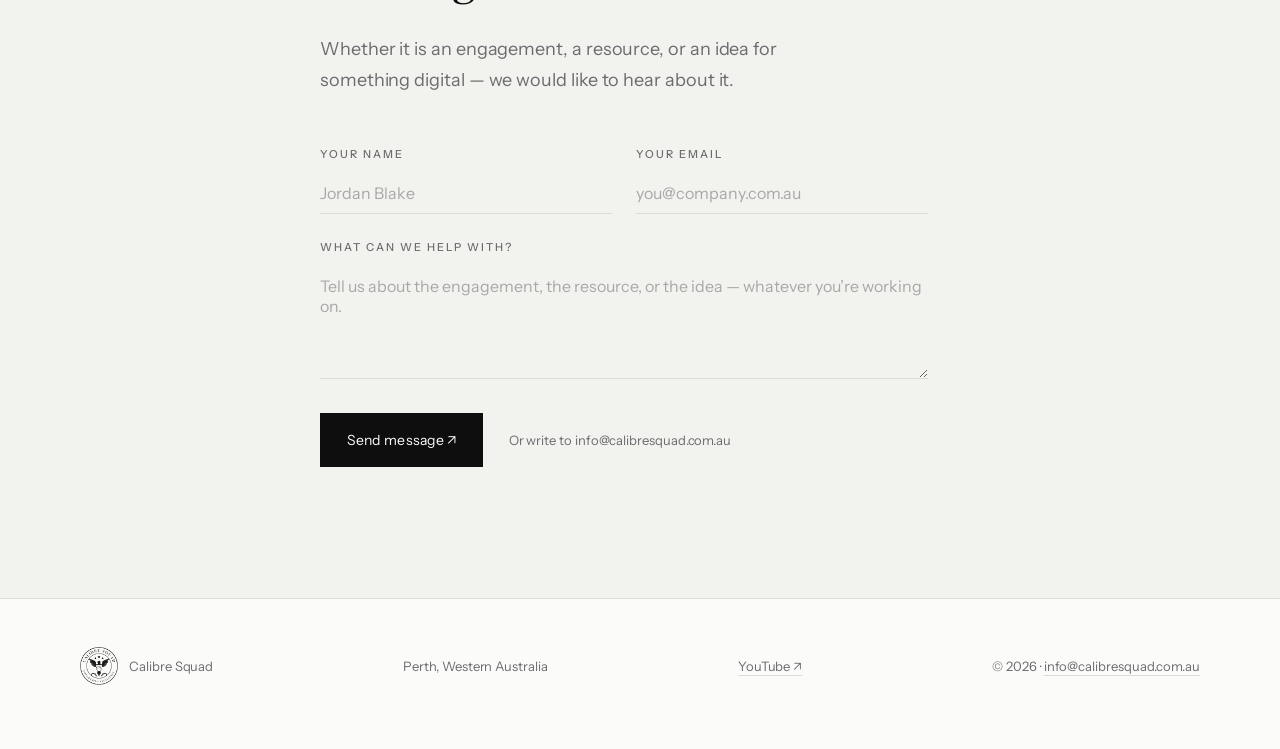
==== commit 39e306ad: "fix(work): correct the AuraMix EQ claim The homepage and Work page described "a live 54-band spectru" ====
--- a/index.html
+++ b/index.html
@@ -372,7 +372,7 @@
           <span class="tagl">iOS &middot; Audio</span>
           <div>
             <h3>AuraMix</h3>
-            <p>A precision equaliser and audio toolkit for iPhone, iPad and Mac &mdash; signature presets, a live 54-band spectrum, and a player built around your own library.</p>
+            <p>A precision equaliser and audio toolkit for iPhone, iPad and Mac &mdash; a 31-band parametric EQ, signature presets, a live spectrum analyser and a player built around your own library.</p>
             <a class="more" href="/auramix/">Explore AuraMix &#8594;</a>
           </div>
           <span class="st">TestFlight beta</span>
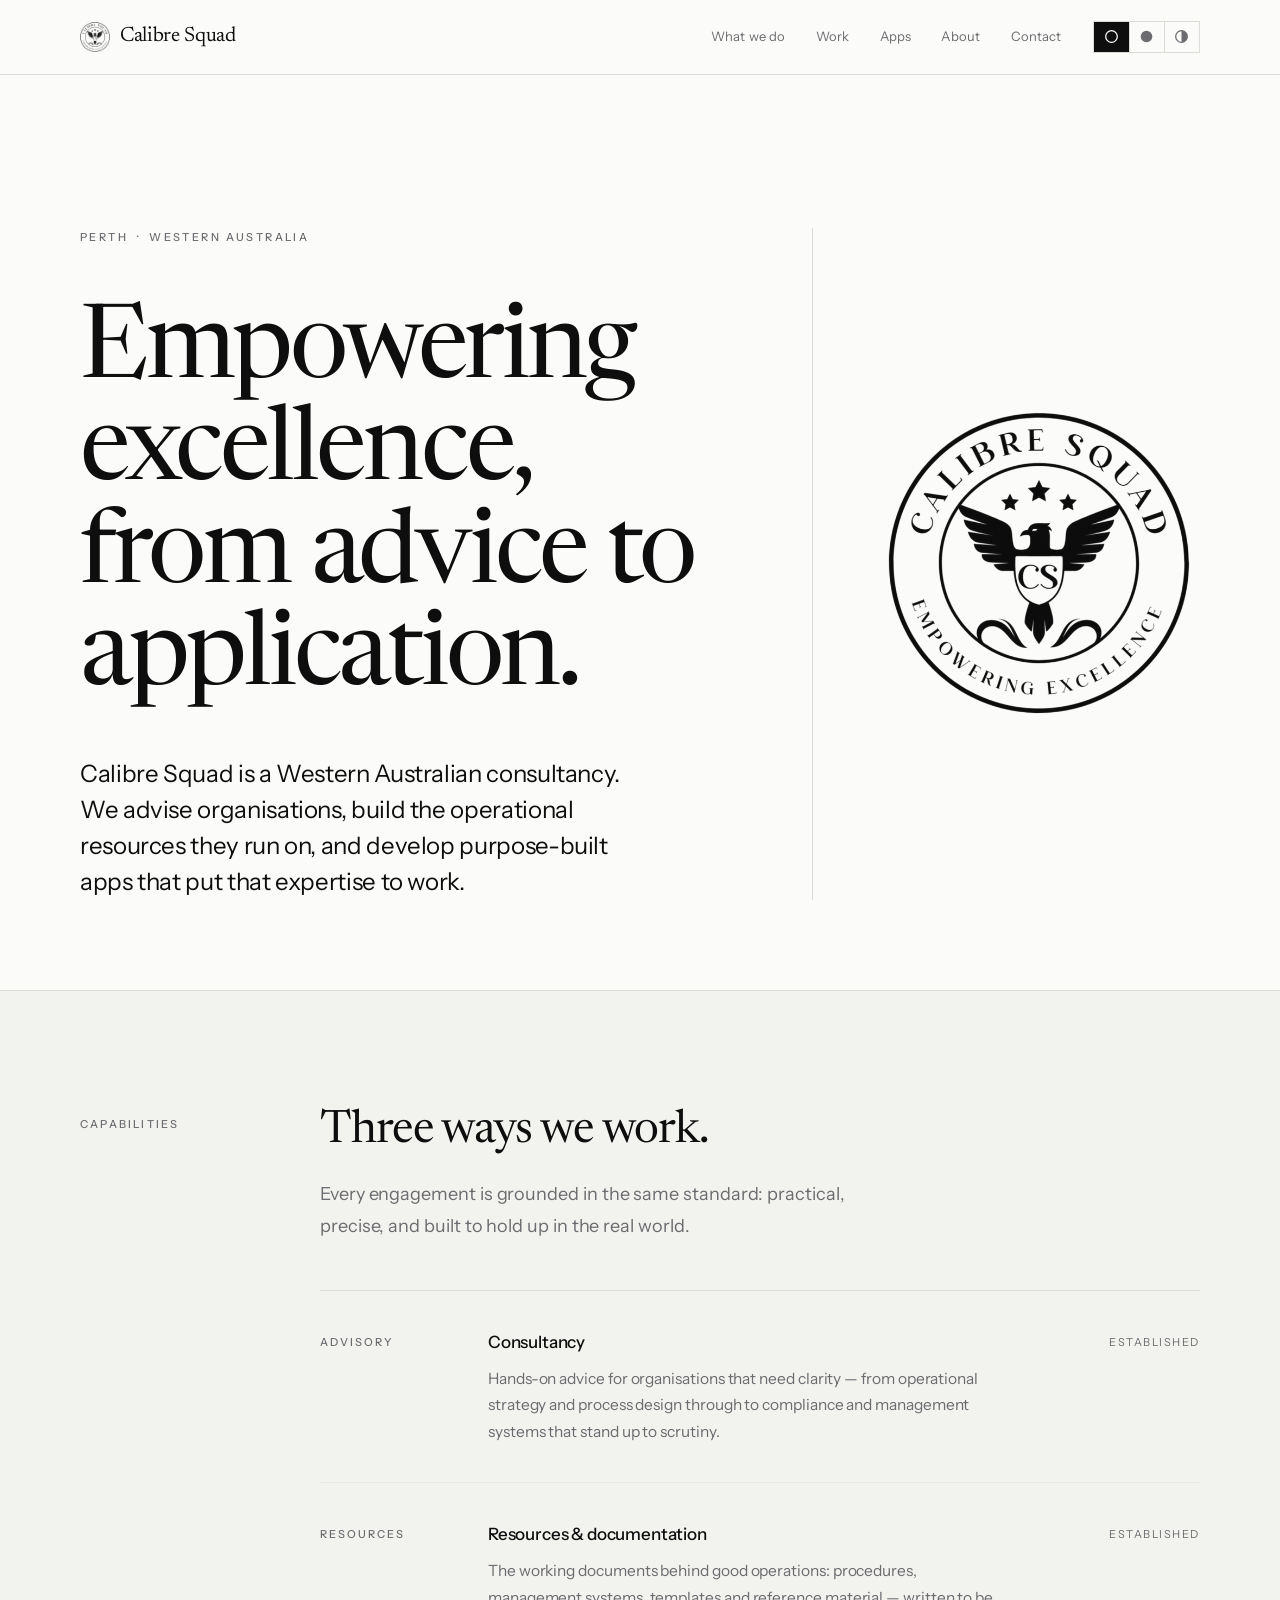
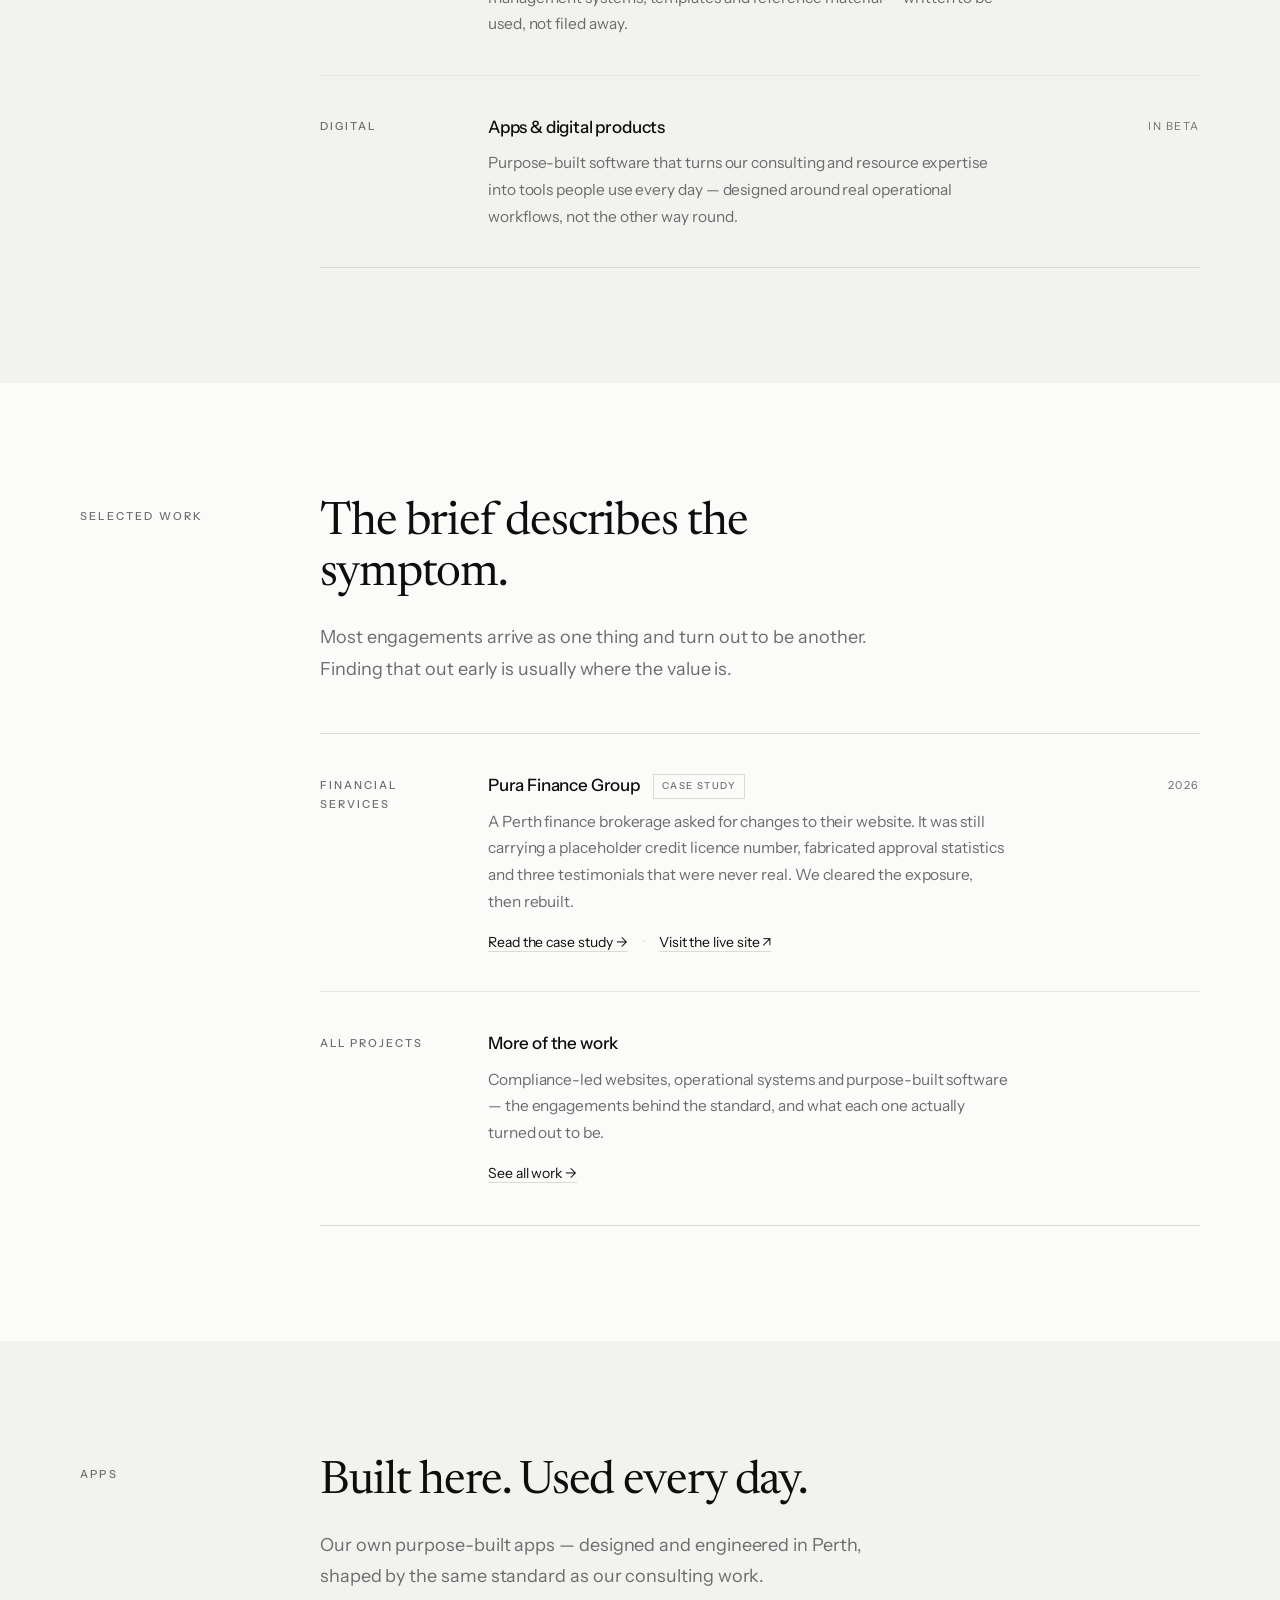
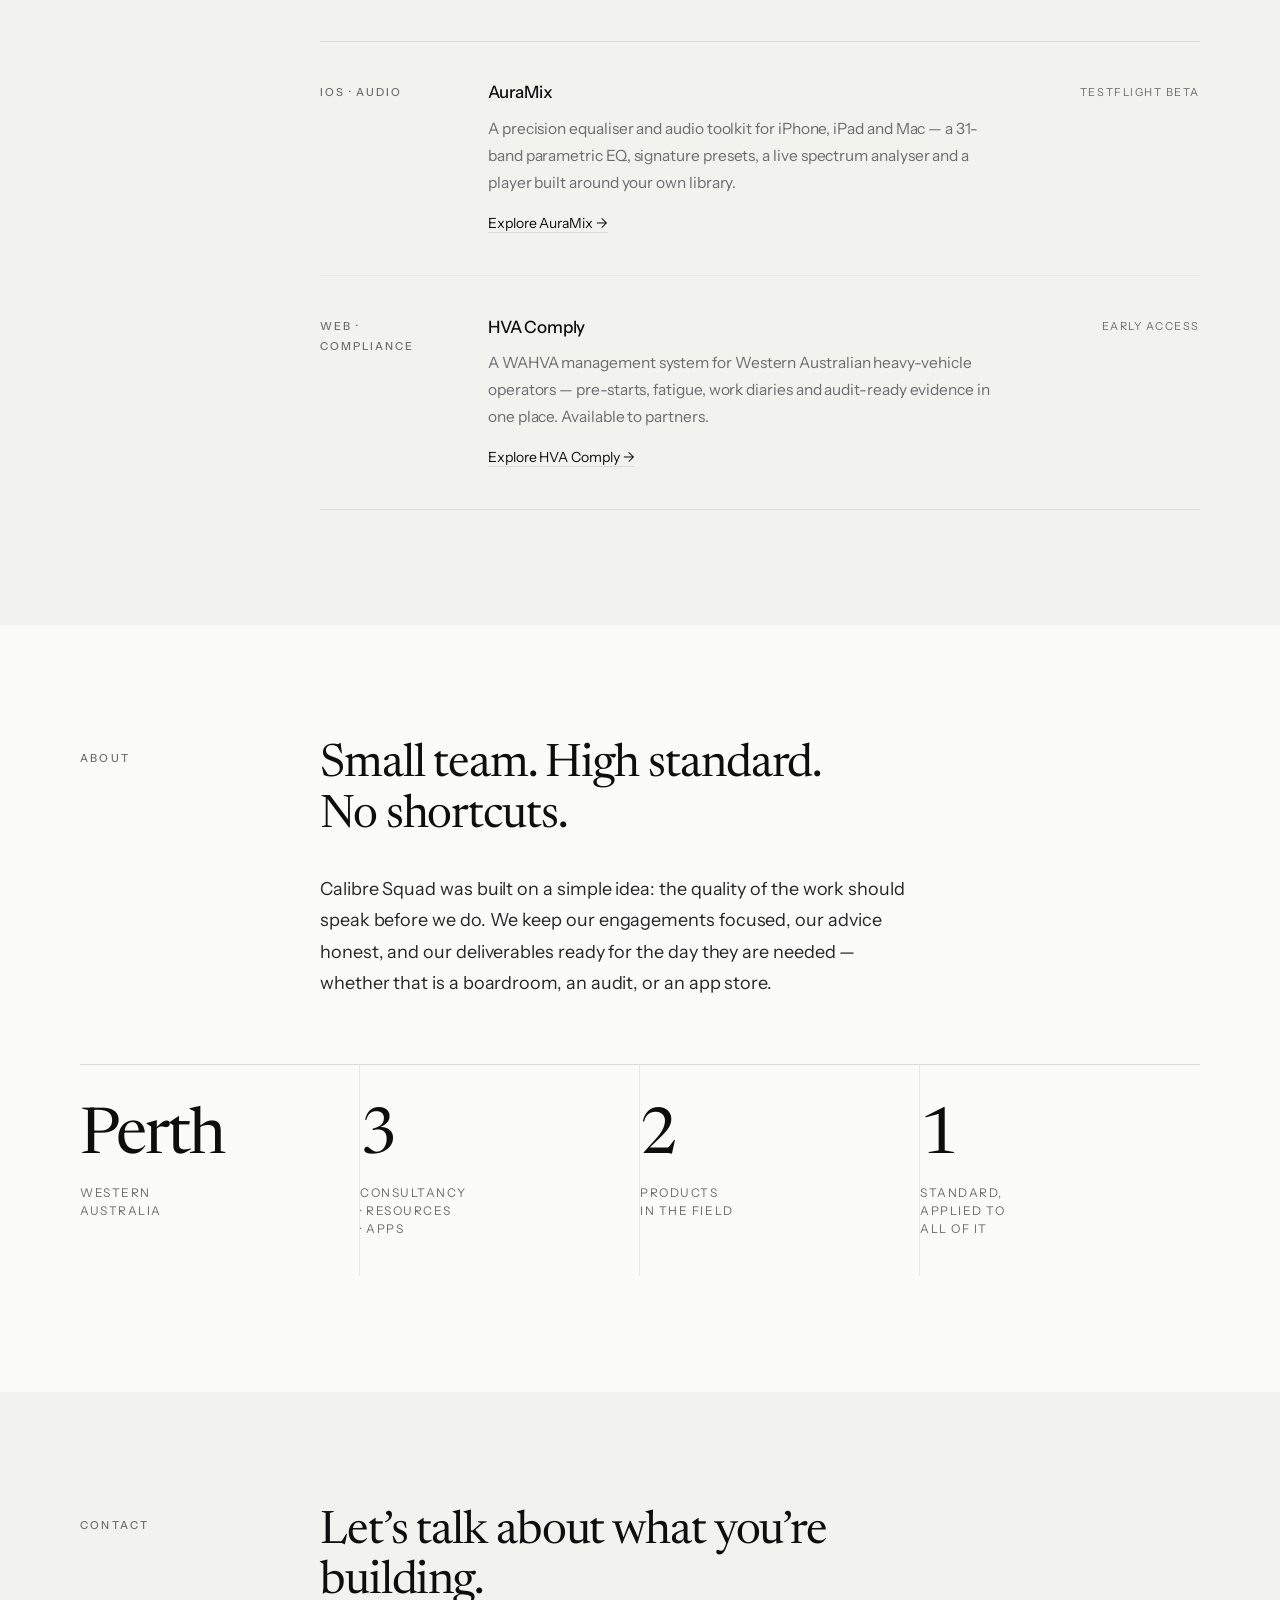
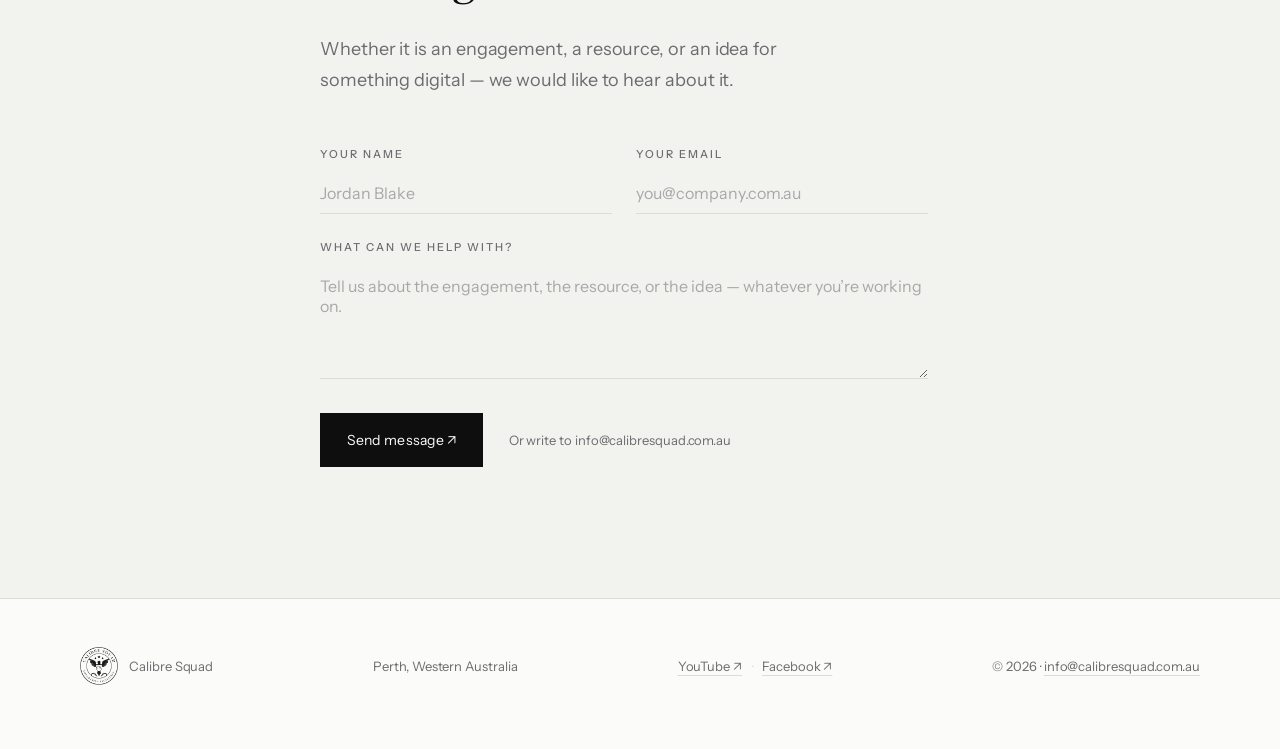
==== commit 1c4bba77: "feat(footer): link the Facebook page alongside YouTube Pairs the two social links in one footer slot" ====
--- a/index.html
+++ b/index.html
@@ -240,6 +240,8 @@
 .foot-in{display:flex;justify-content:space-between;gap:1.5rem;flex-wrap:wrap;align-items:center}
 .foot-mark{display:flex;align-items:center;gap:.7rem}
 .foot-mark .crest{width:38px;height:38px;flex:none}
+.foot-social{display:inline-flex;align-items:baseline;gap:.6rem}
+.foot-social .sep{color:var(--line)}
 </style>
 </head>
 <body>
@@ -445,7 +447,7 @@
   <div class="wrap foot-in">
     <span class="foot-mark"><img class="crest" src="/assets/crest.webp" alt="" width="38" height="38">Calibre Squad</span>
     <span>Perth, Western Australia</span>
-    <span><a href="https://www.youtube.com/@calibresquad" target="_blank" rel="me noopener">YouTube &#8599;</a></span>
+    <span class="foot-social"><a href="https://www.youtube.com/@calibresquad" target="_blank" rel="me noopener">YouTube &#8599;</a><span class="sep" aria-hidden="true">&middot;</span><a href="https://www.facebook.com/calibresquad26" target="_blank" rel="me noopener">Facebook &#8599;</a></span>
     <span>&copy; 2026 &middot; <a href="mailto:info@calibresquad.com.au">info@calibresquad.com.au</a></span>
   </div>
 </footer>
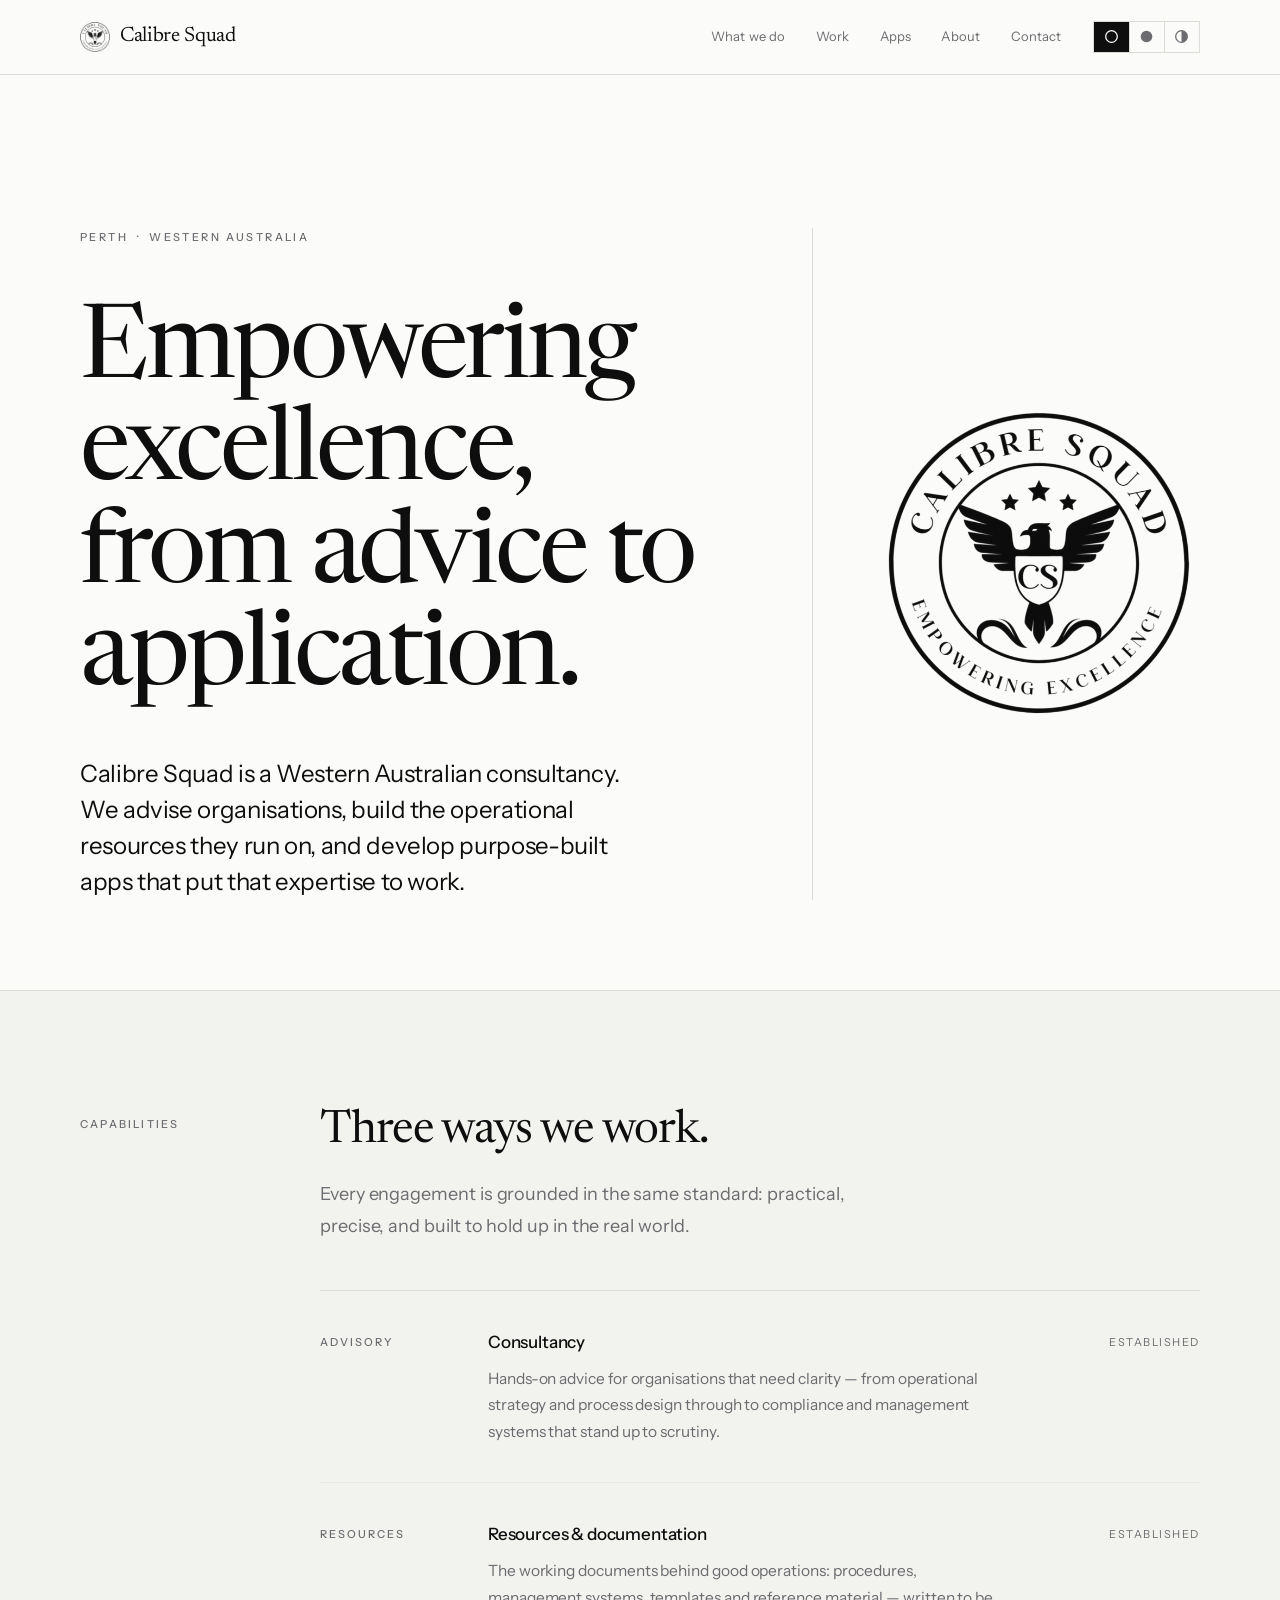
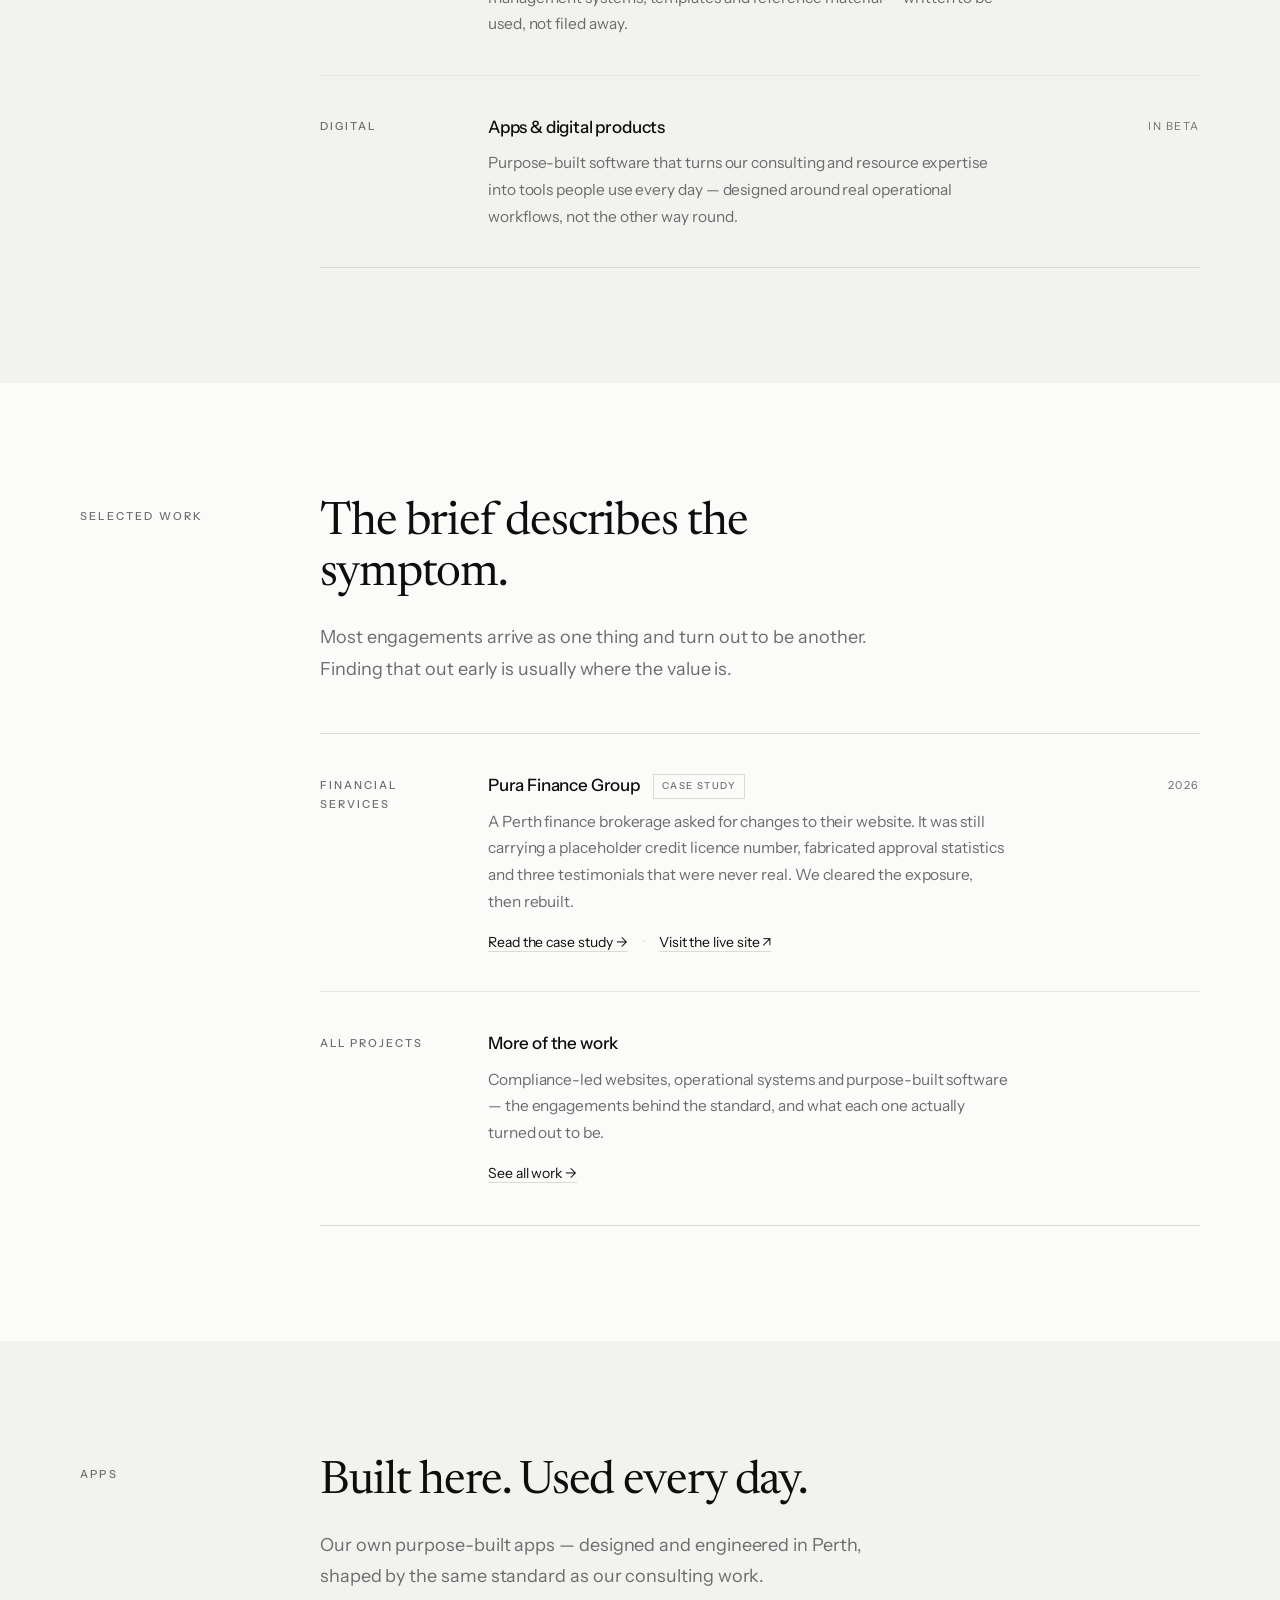
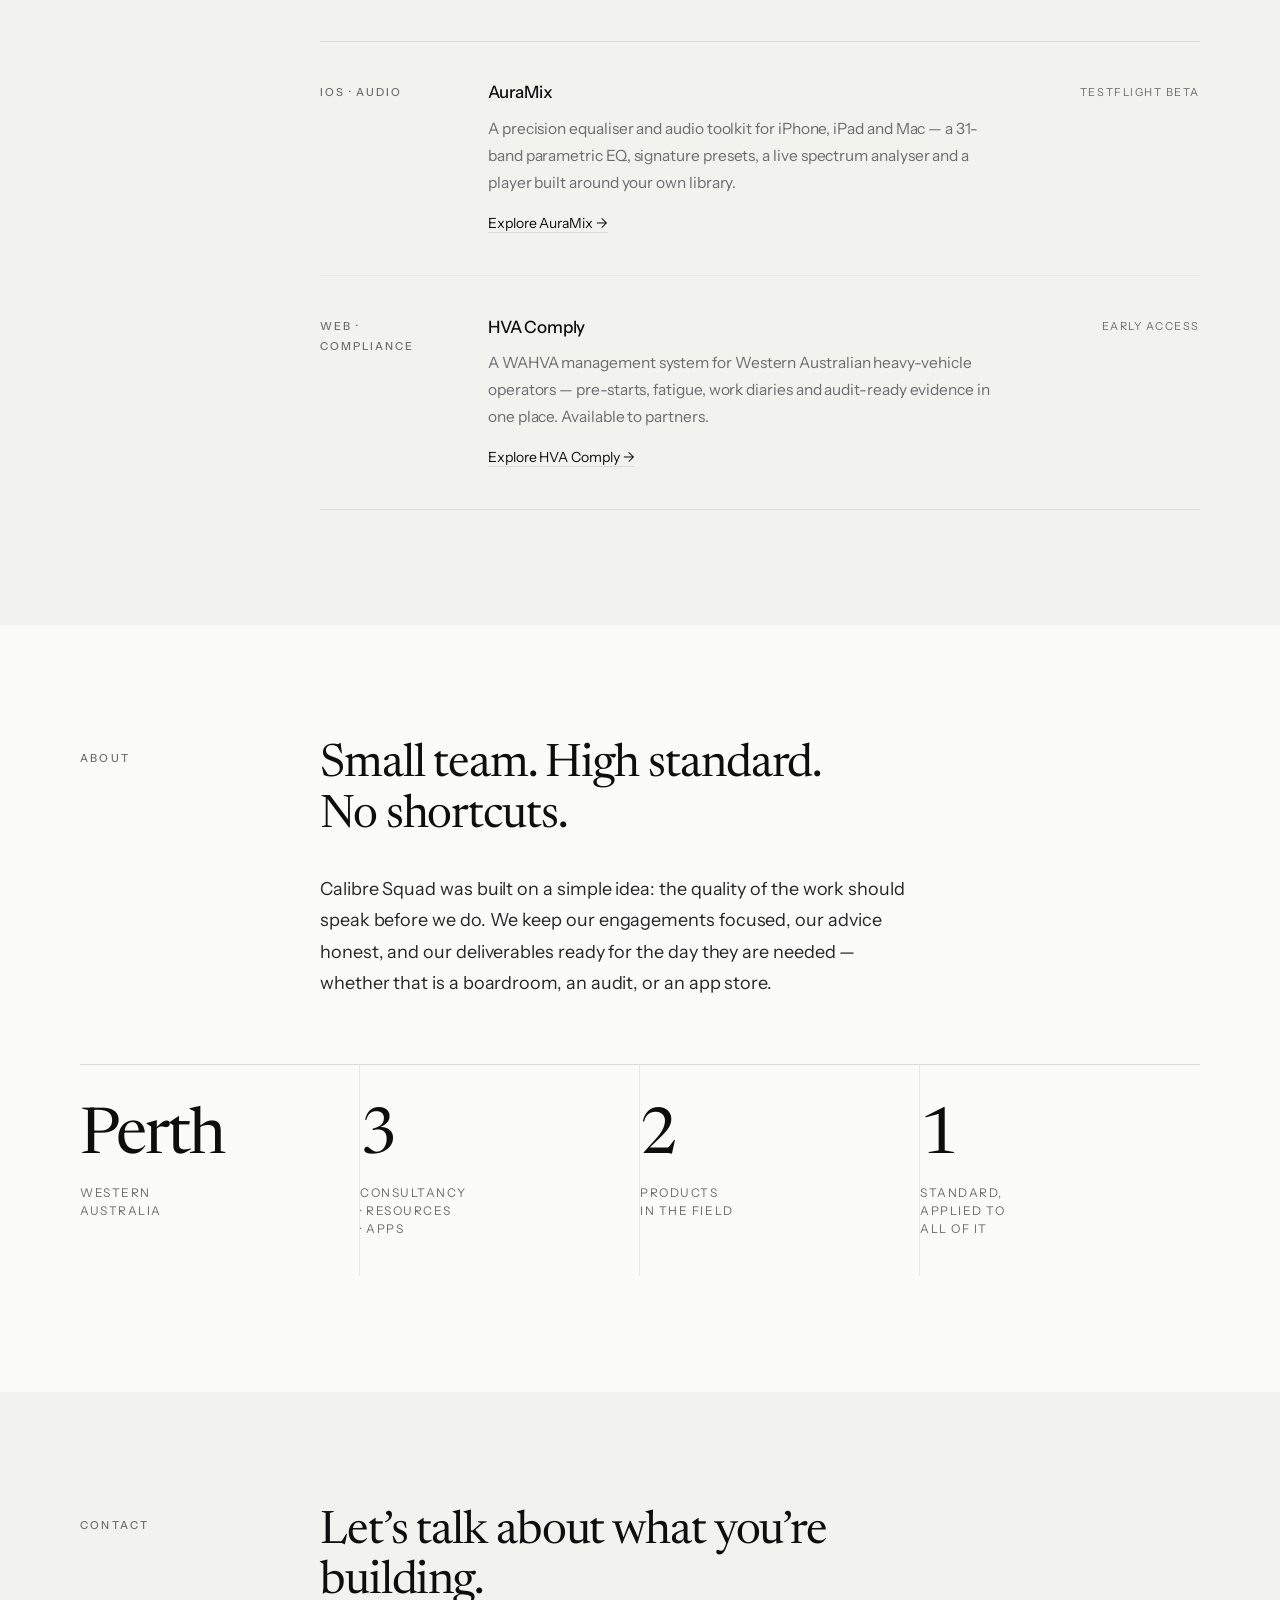
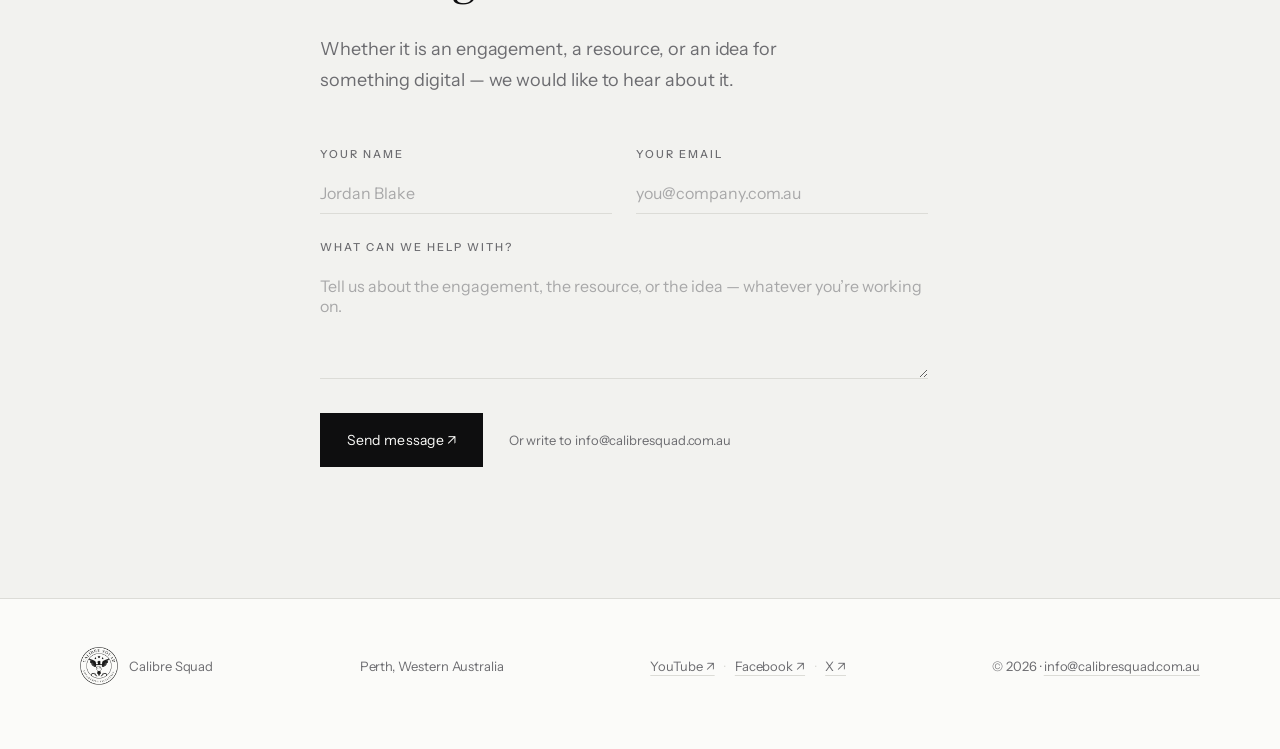
==== commit ca42542b: "feat(footer): link X alongside YouTube and Facebook Completes the social row: YouTube, Facebook, X —" ====
--- a/index.html
+++ b/index.html
@@ -447,7 +447,7 @@
   <div class="wrap foot-in">
     <span class="foot-mark"><img class="crest" src="/assets/crest.webp" alt="" width="38" height="38">Calibre Squad</span>
     <span>Perth, Western Australia</span>
-    <span class="foot-social"><a href="https://www.youtube.com/@calibresquad" target="_blank" rel="me noopener">YouTube &#8599;</a><span class="sep" aria-hidden="true">&middot;</span><a href="https://www.facebook.com/calibresquad26" target="_blank" rel="me noopener">Facebook &#8599;</a></span>
+    <span class="foot-social"><a href="https://www.youtube.com/@calibresquad" target="_blank" rel="me noopener">YouTube &#8599;</a><span class="sep" aria-hidden="true">&middot;</span><a href="https://www.facebook.com/calibresquad26" target="_blank" rel="me noopener">Facebook &#8599;</a><span class="sep" aria-hidden="true">&middot;</span><a href="https://x.com/CalibreSquad" target="_blank" rel="me noopener">X &#8599;</a></span>
     <span>&copy; 2026 &middot; <a href="mailto:info@calibresquad.com.au">info@calibresquad.com.au</a></span>
   </div>
 </footer>
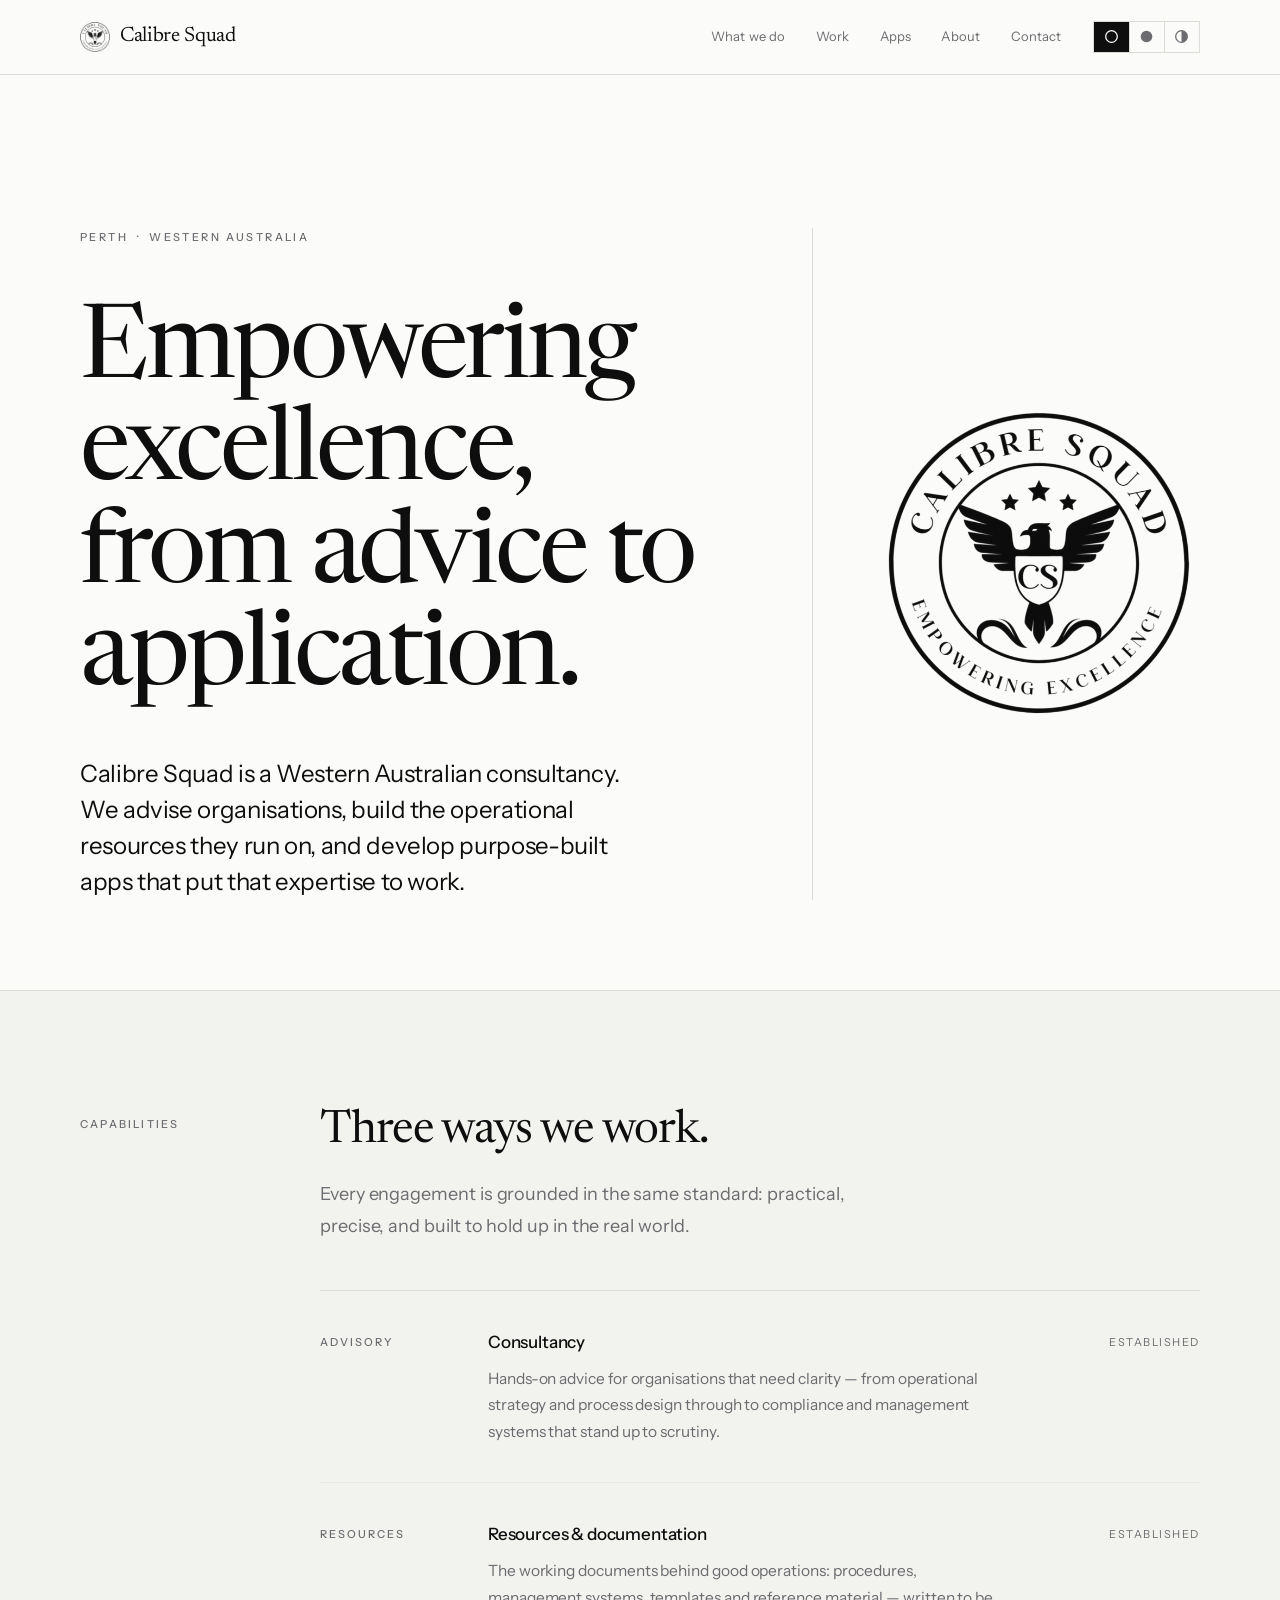
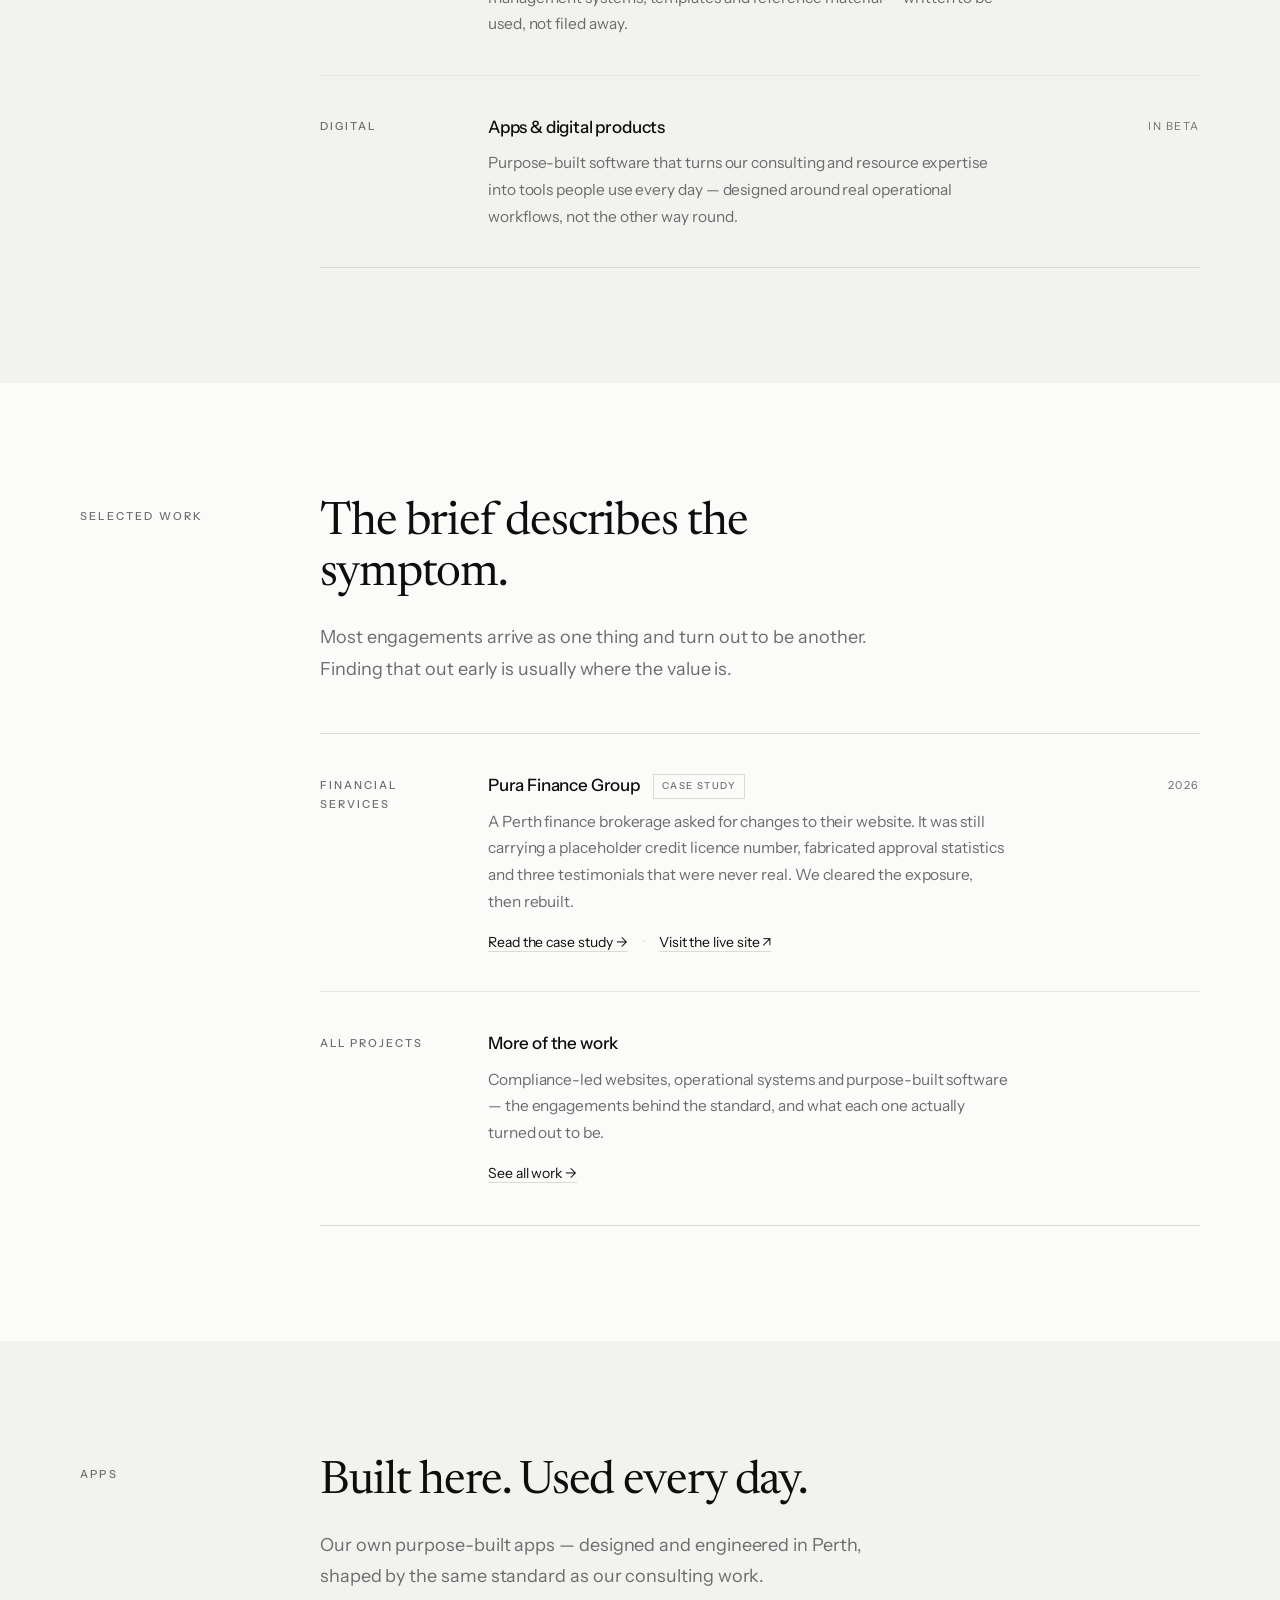
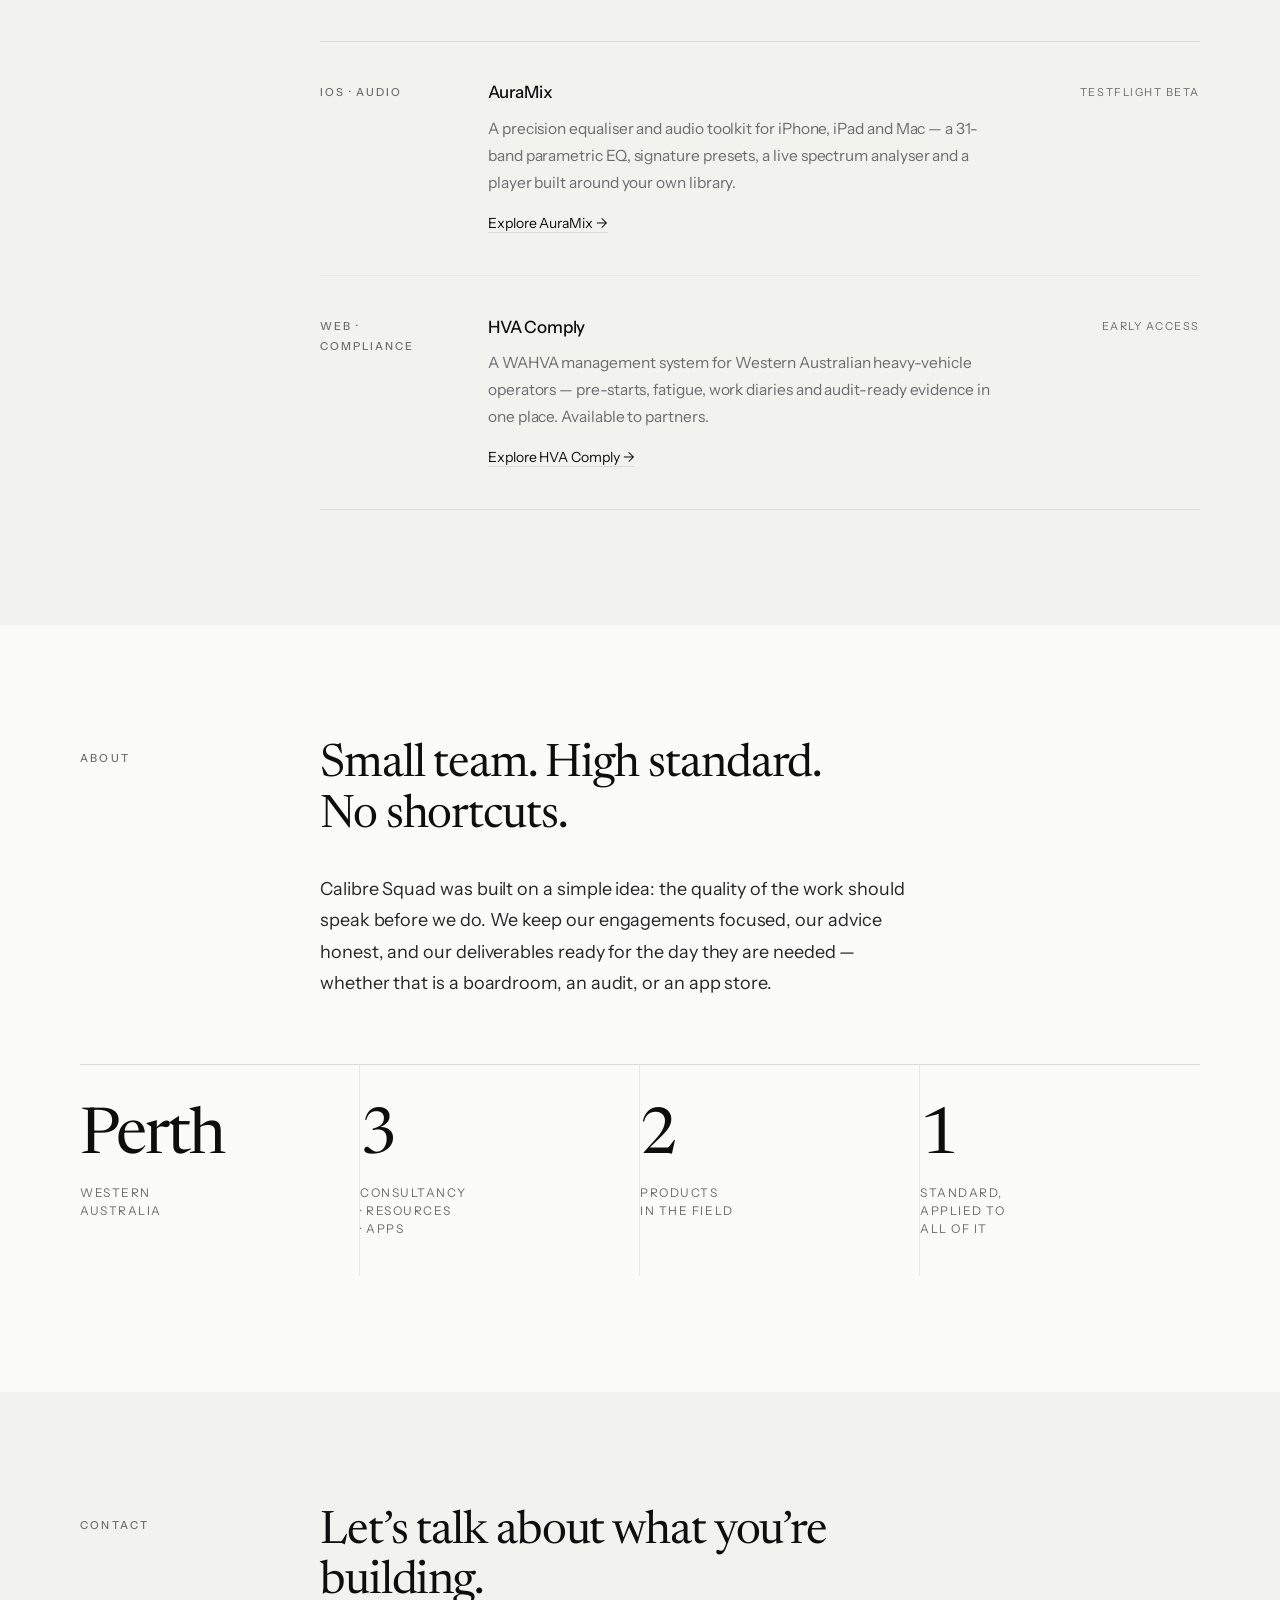
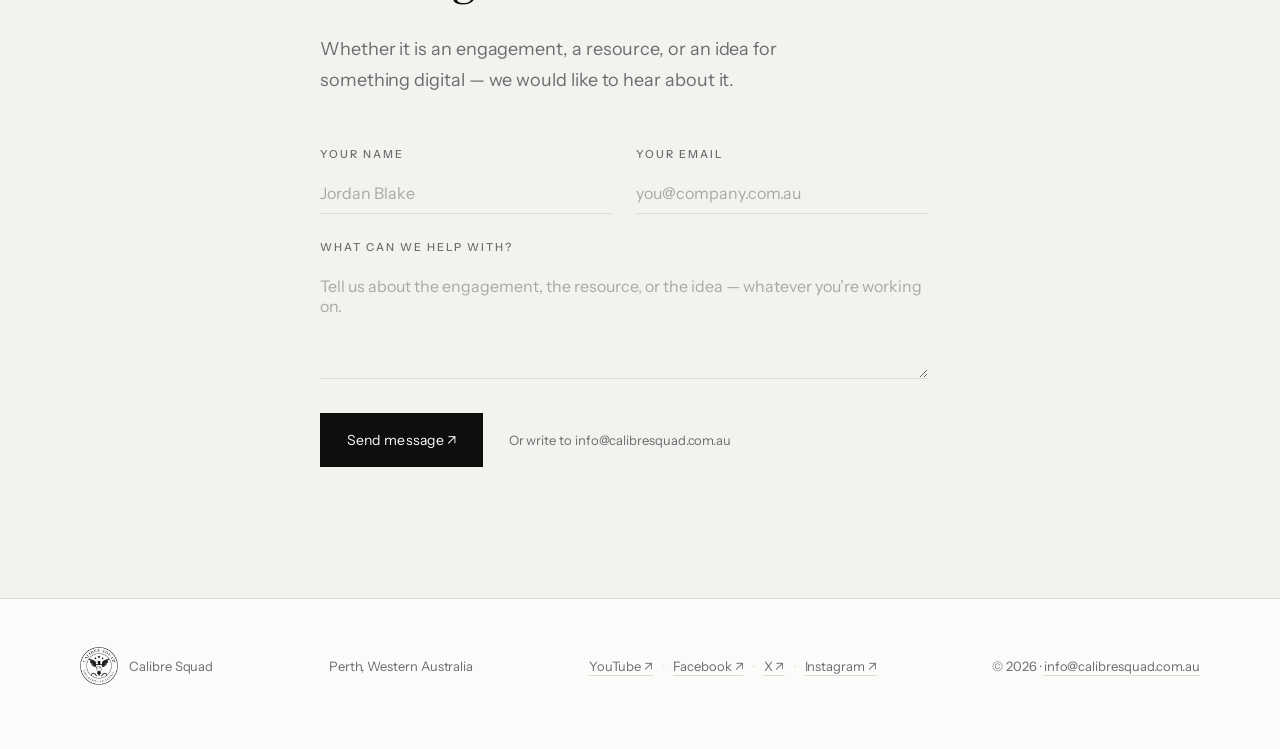
==== commit 820bb9d6: "feat(social): add Instagram to the site footer, YouTube and Facebook to AuraMix Main site: Instagram" ====
--- a/index.html
+++ b/index.html
@@ -447,7 +447,7 @@
   <div class="wrap foot-in">
     <span class="foot-mark"><img class="crest" src="/assets/crest.webp" alt="" width="38" height="38">Calibre Squad</span>
     <span>Perth, Western Australia</span>
-    <span class="foot-social"><a href="https://www.youtube.com/@calibresquad" target="_blank" rel="me noopener">YouTube &#8599;</a><span class="sep" aria-hidden="true">&middot;</span><a href="https://www.facebook.com/calibresquad26" target="_blank" rel="me noopener">Facebook &#8599;</a><span class="sep" aria-hidden="true">&middot;</span><a href="https://x.com/CalibreSquad" target="_blank" rel="me noopener">X &#8599;</a></span>
+    <span class="foot-social"><a href="https://www.youtube.com/@calibresquad" target="_blank" rel="me noopener">YouTube &#8599;</a><span class="sep" aria-hidden="true">&middot;</span><a href="https://www.facebook.com/calibresquad26" target="_blank" rel="me noopener">Facebook &#8599;</a><span class="sep" aria-hidden="true">&middot;</span><a href="https://x.com/CalibreSquad" target="_blank" rel="me noopener">X &#8599;</a><span class="sep" aria-hidden="true">&middot;</span><a href="https://www.instagram.com/calibresquad" target="_blank" rel="me noopener">Instagram &#8599;</a></span>
     <span>&copy; 2026 &middot; <a href="mailto:info@calibresquad.com.au">info@calibresquad.com.au</a></span>
   </div>
 </footer>
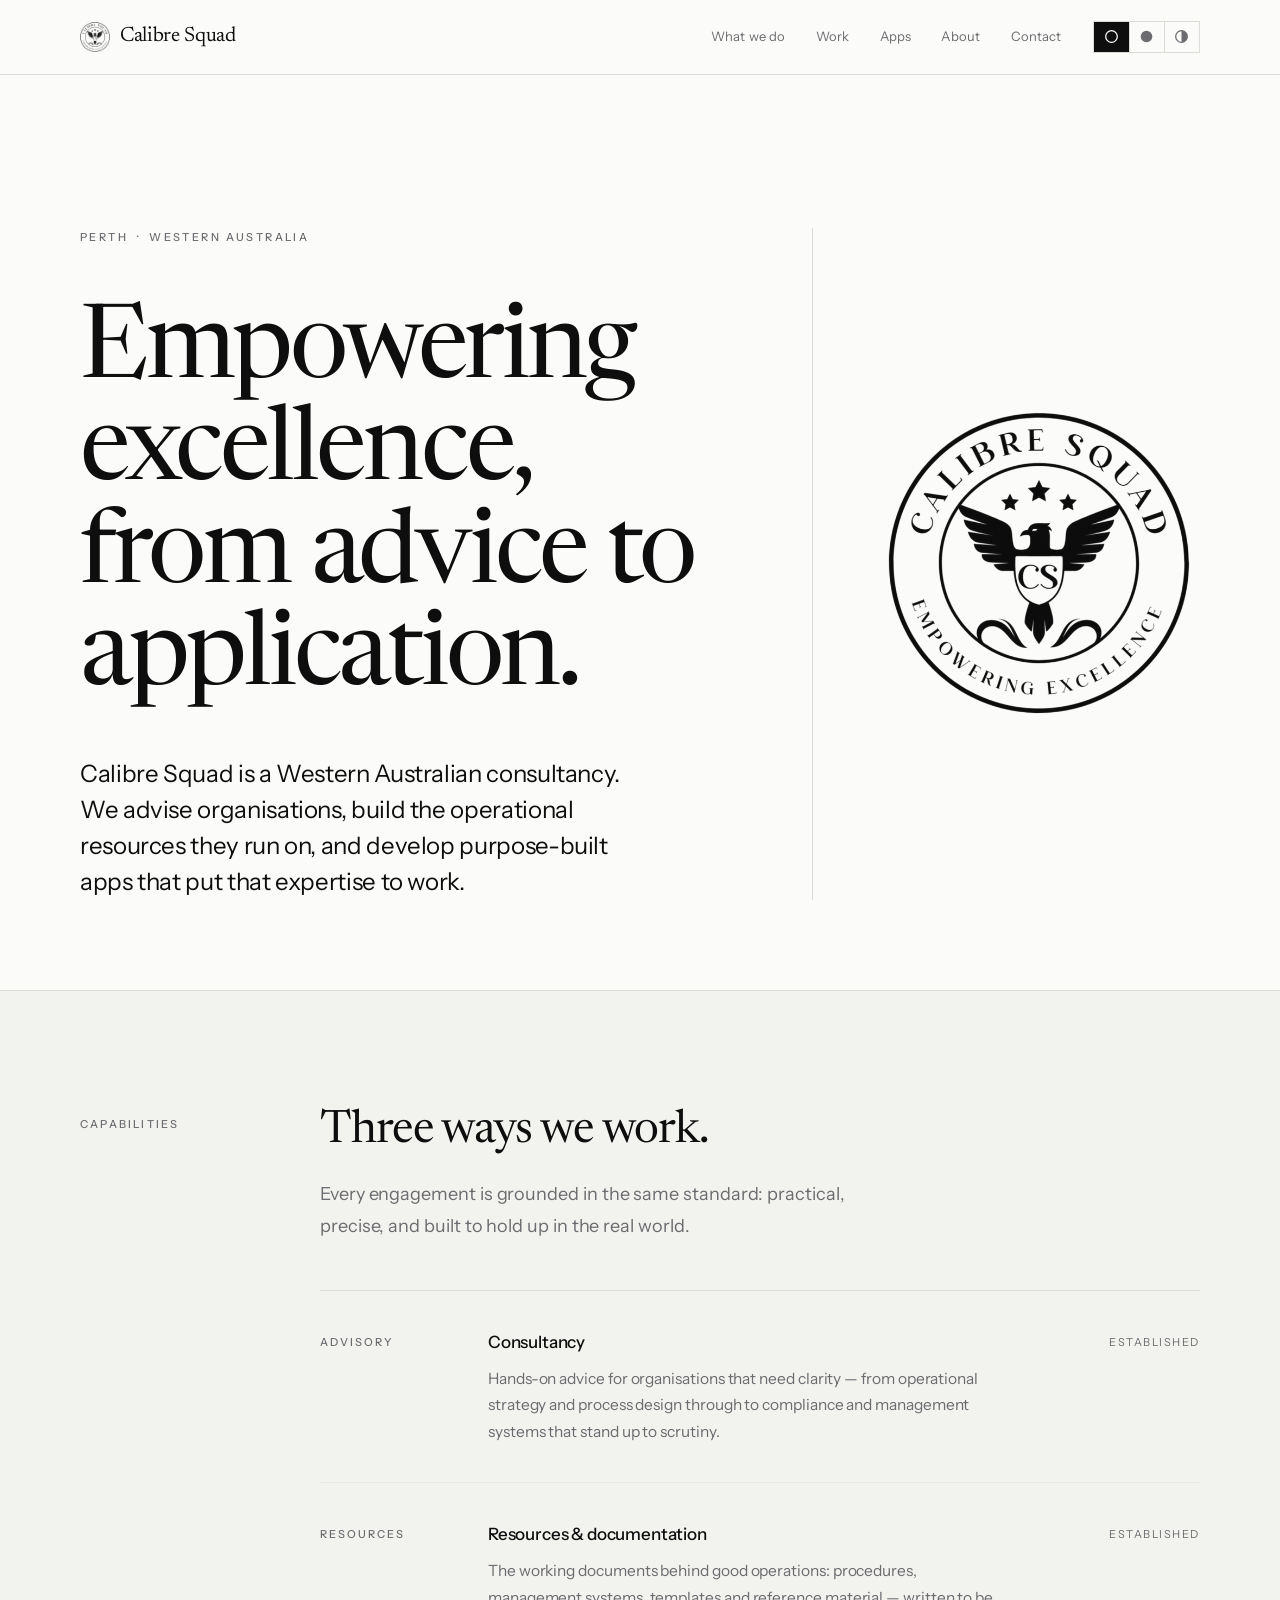
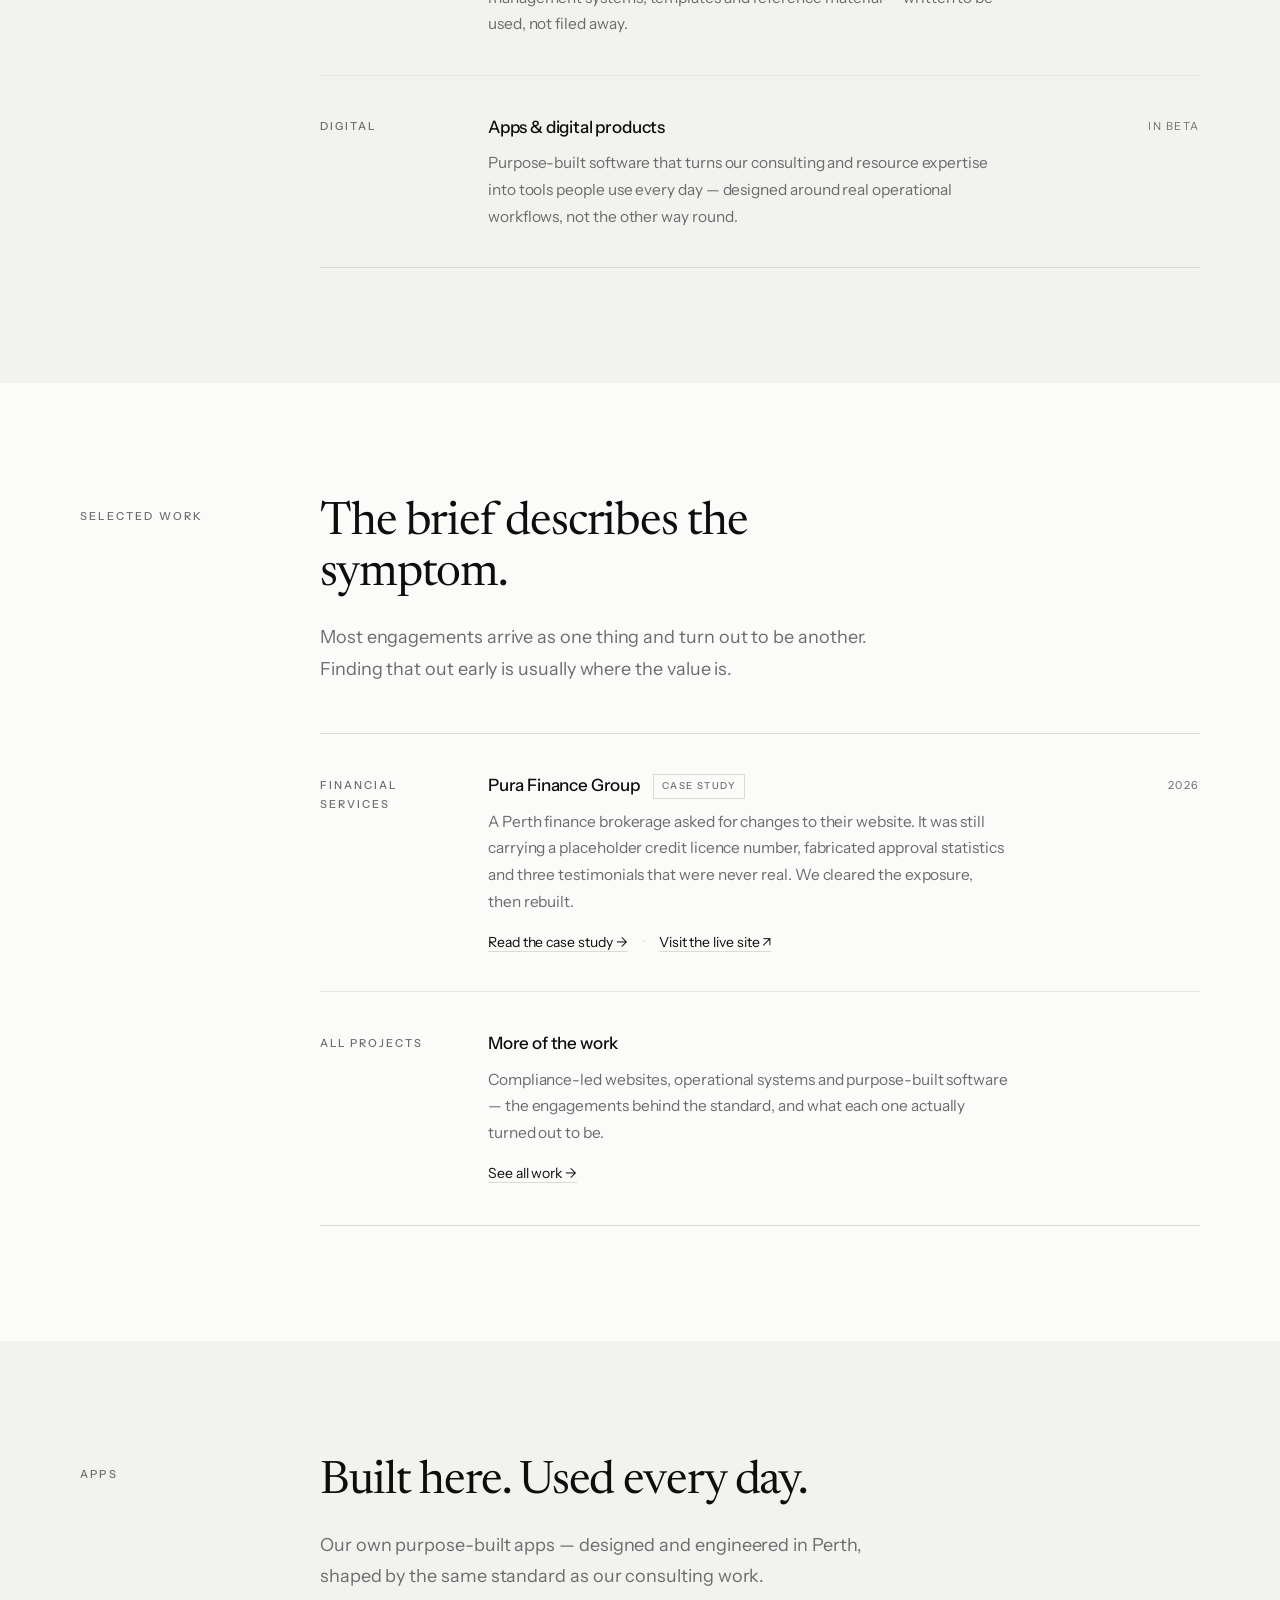
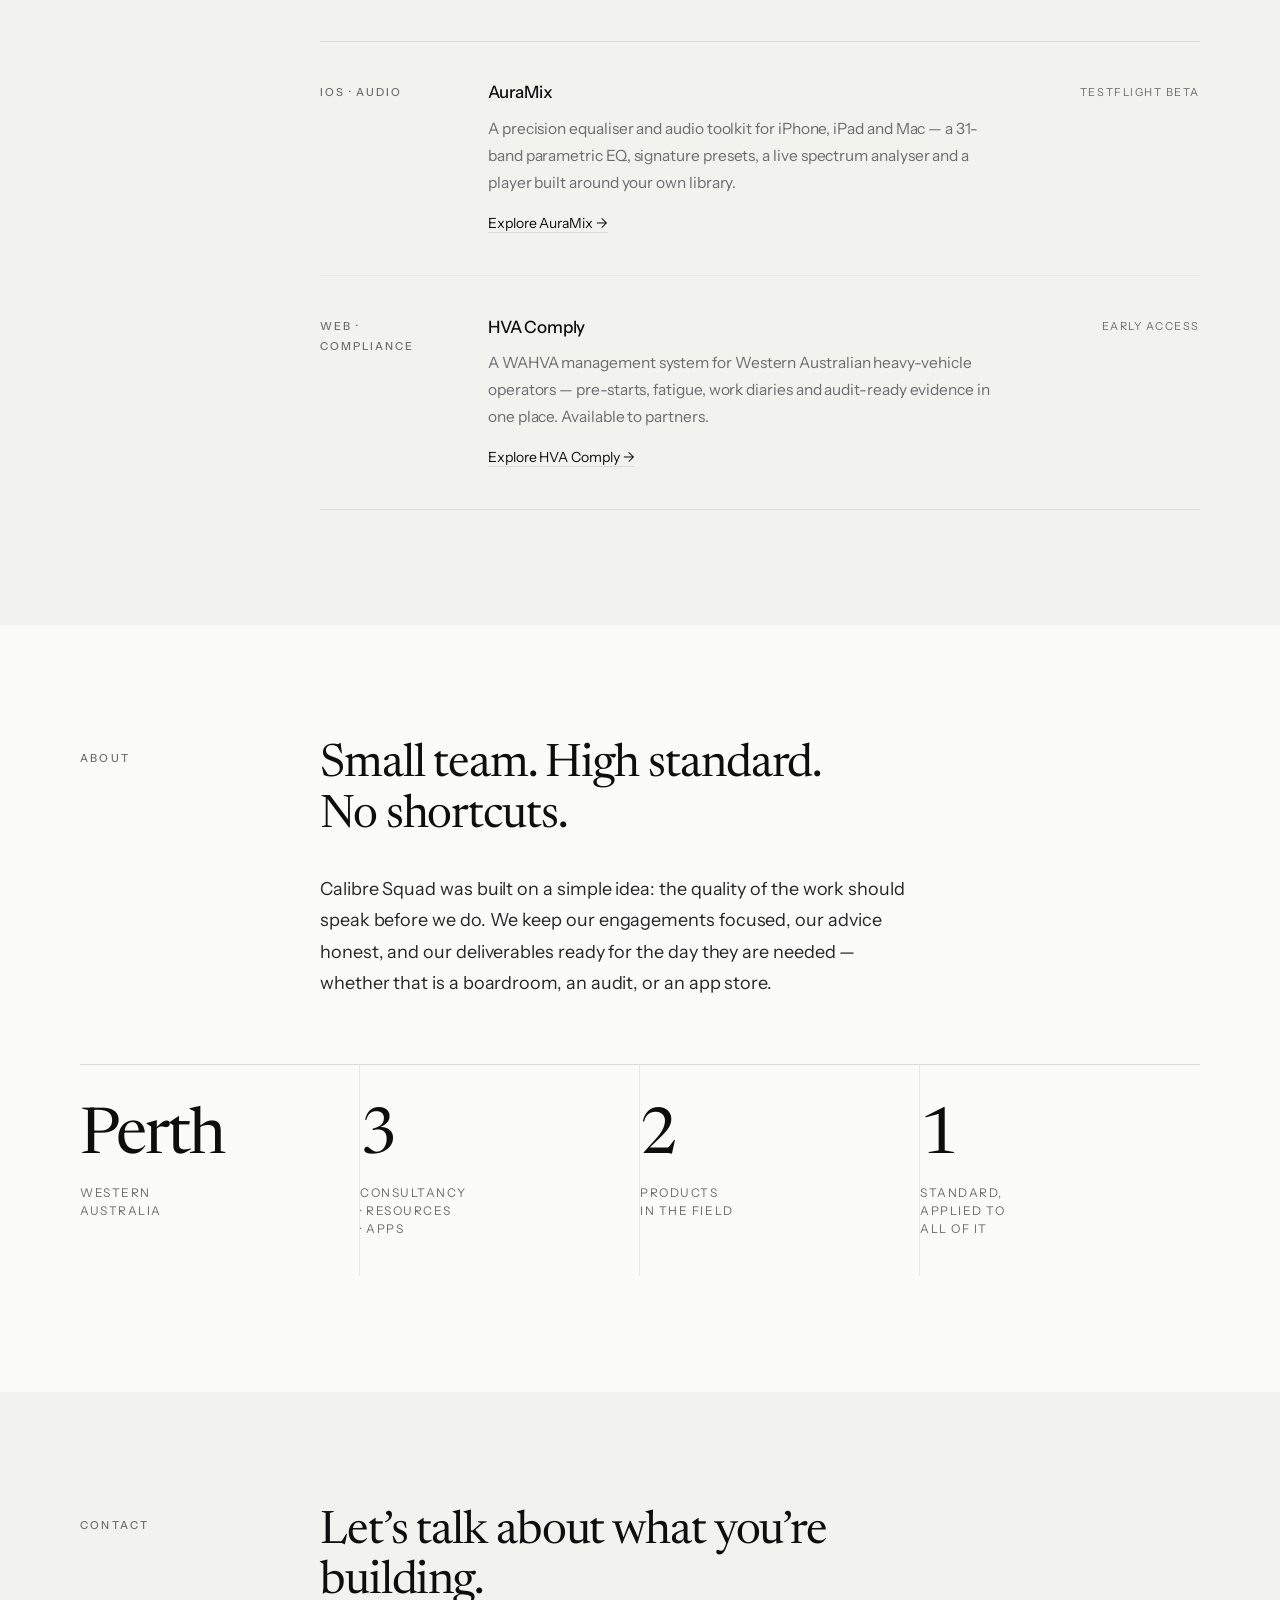
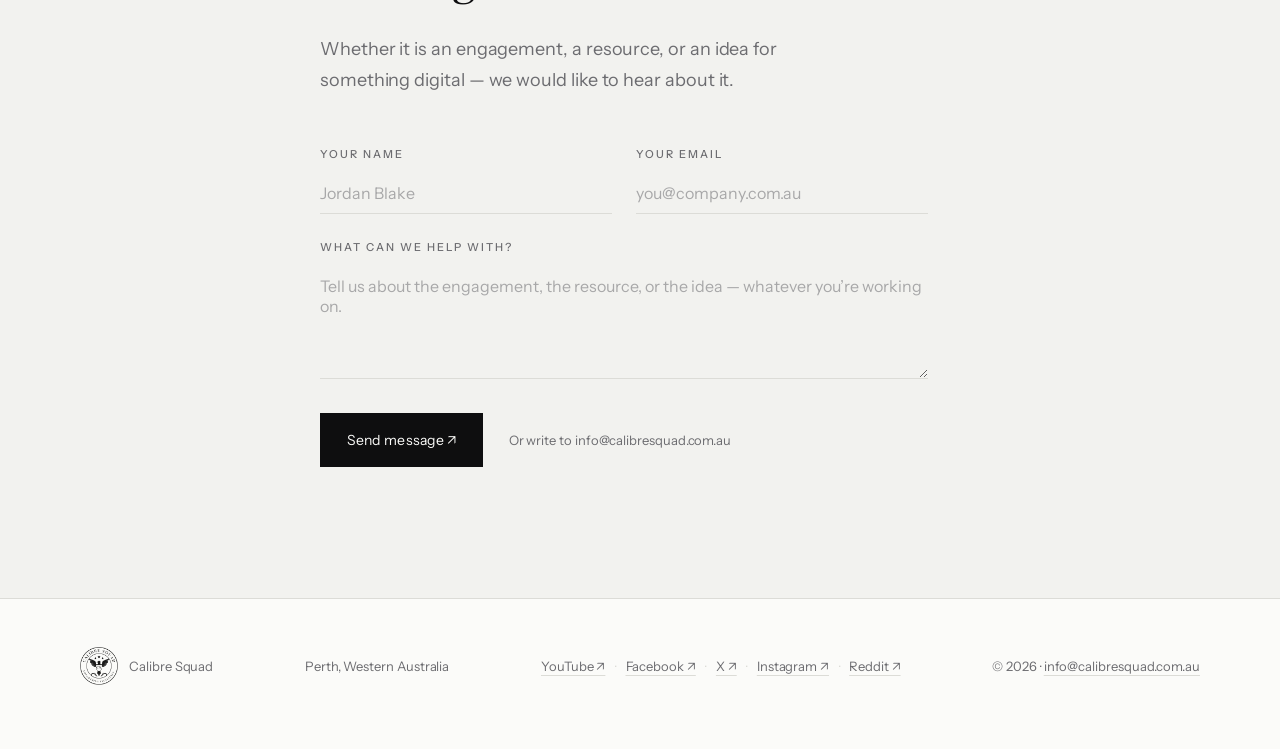
==== commit 824b6545: "feat(social): Reddit on the main site, YouTube and Facebook on HVA Comply Main site footer is now Yo" ====
--- a/index.html
+++ b/index.html
@@ -447,7 +447,7 @@
   <div class="wrap foot-in">
     <span class="foot-mark"><img class="crest" src="/assets/crest.webp" alt="" width="38" height="38">Calibre Squad</span>
     <span>Perth, Western Australia</span>
-    <span class="foot-social"><a href="https://www.youtube.com/@calibresquad" target="_blank" rel="me noopener">YouTube &#8599;</a><span class="sep" aria-hidden="true">&middot;</span><a href="https://www.facebook.com/calibresquad26" target="_blank" rel="me noopener">Facebook &#8599;</a><span class="sep" aria-hidden="true">&middot;</span><a href="https://x.com/CalibreSquad" target="_blank" rel="me noopener">X &#8599;</a><span class="sep" aria-hidden="true">&middot;</span><a href="https://www.instagram.com/calibresquad" target="_blank" rel="me noopener">Instagram &#8599;</a></span>
+    <span class="foot-social"><a href="https://www.youtube.com/@calibresquad" target="_blank" rel="me noopener">YouTube &#8599;</a><span class="sep" aria-hidden="true">&middot;</span><a href="https://www.facebook.com/calibresquad26" target="_blank" rel="me noopener">Facebook &#8599;</a><span class="sep" aria-hidden="true">&middot;</span><a href="https://x.com/CalibreSquad" target="_blank" rel="me noopener">X &#8599;</a><span class="sep" aria-hidden="true">&middot;</span><a href="https://www.instagram.com/calibresquad" target="_blank" rel="me noopener">Instagram &#8599;</a><span class="sep" aria-hidden="true">&middot;</span><a href="https://www.reddit.com/user/Calibresquad" target="_blank" rel="me noopener">Reddit &#8599;</a></span>
     <span>&copy; 2026 &middot; <a href="mailto:info@calibresquad.com.au">info@calibresquad.com.au</a></span>
   </div>
 </footer>
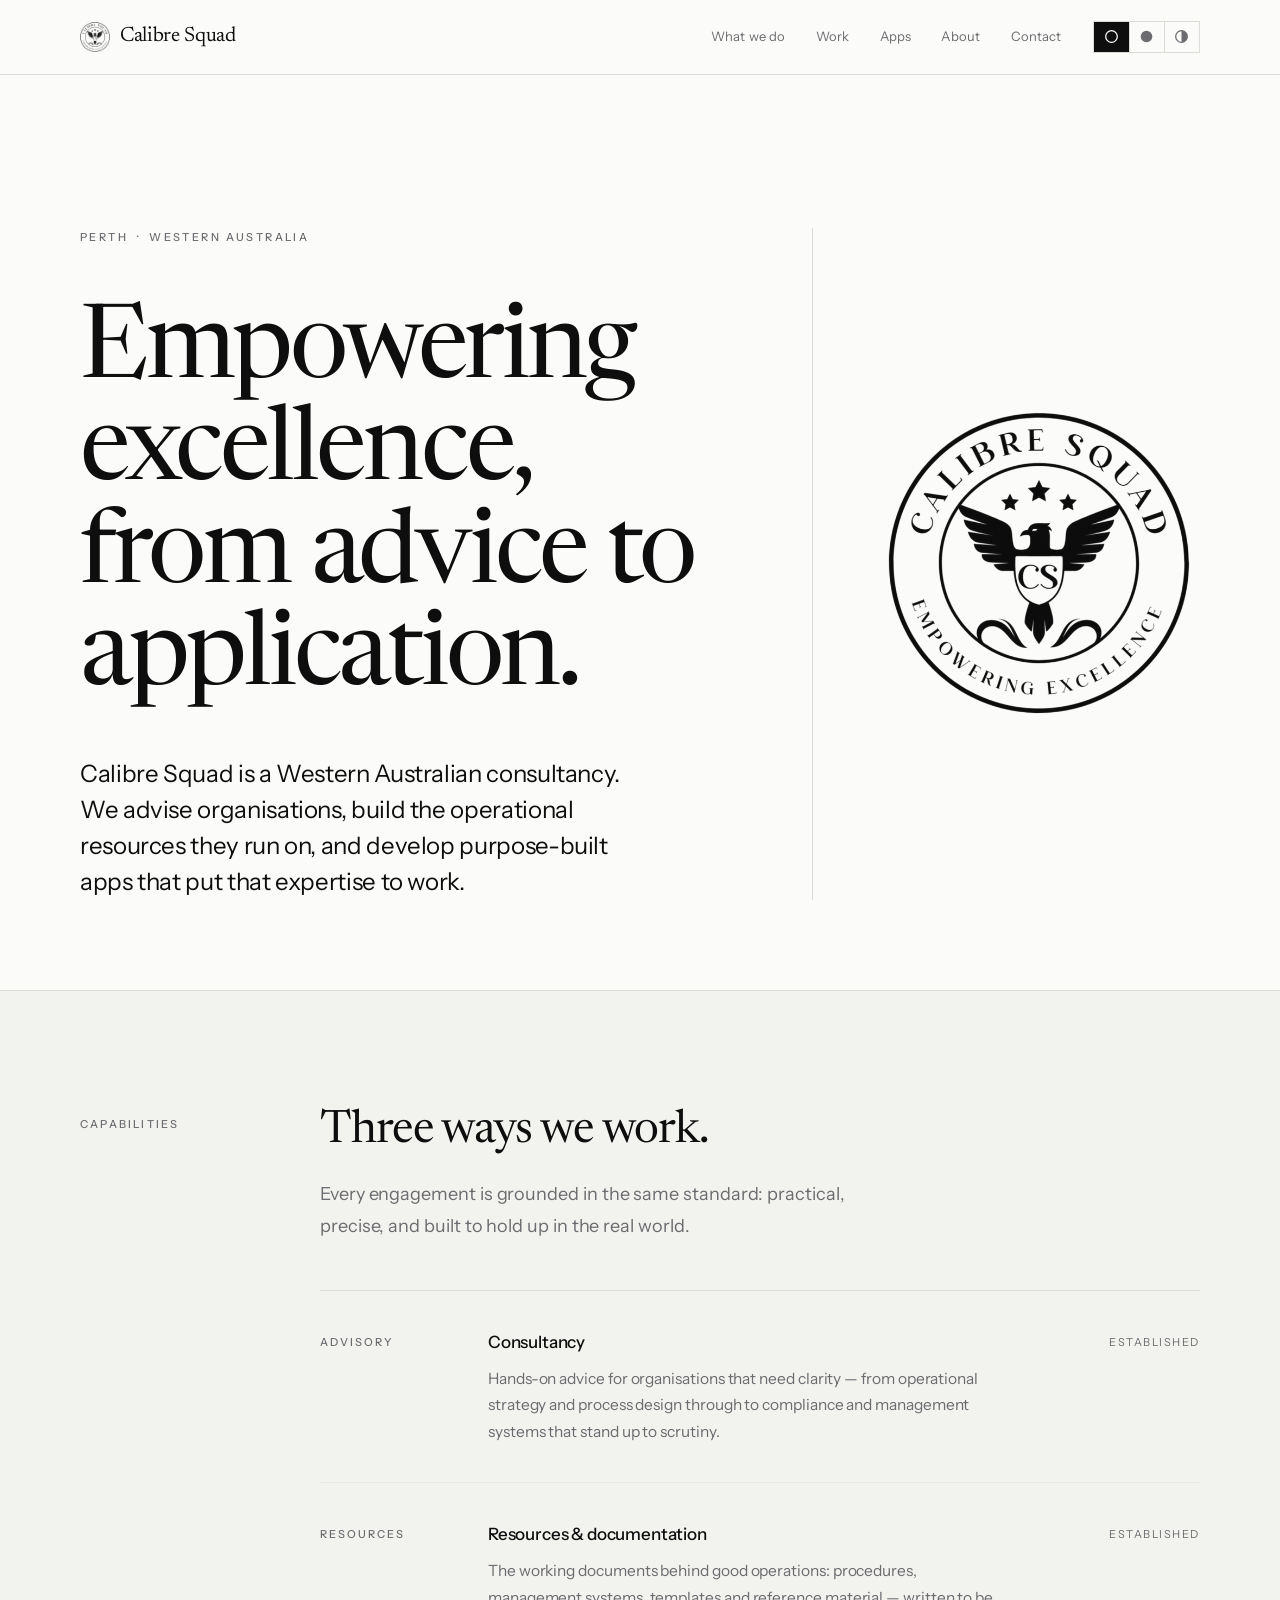
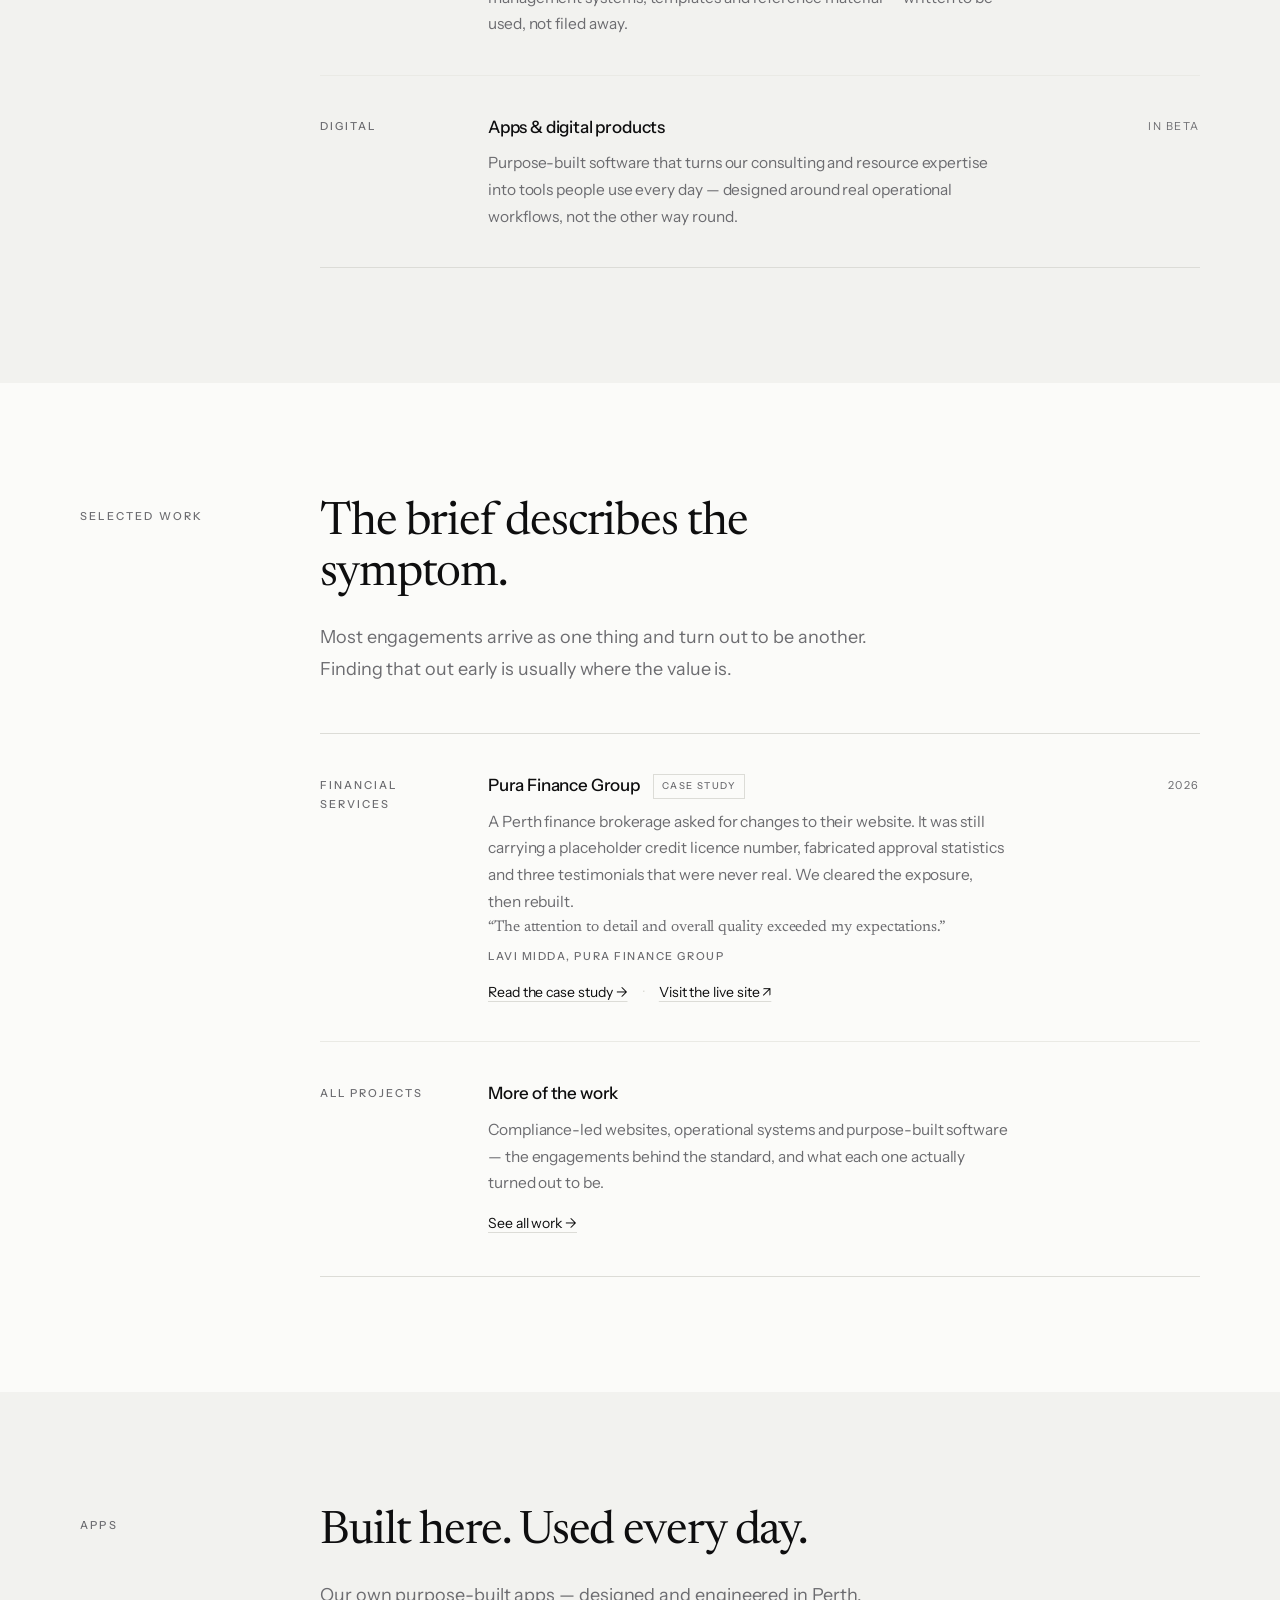
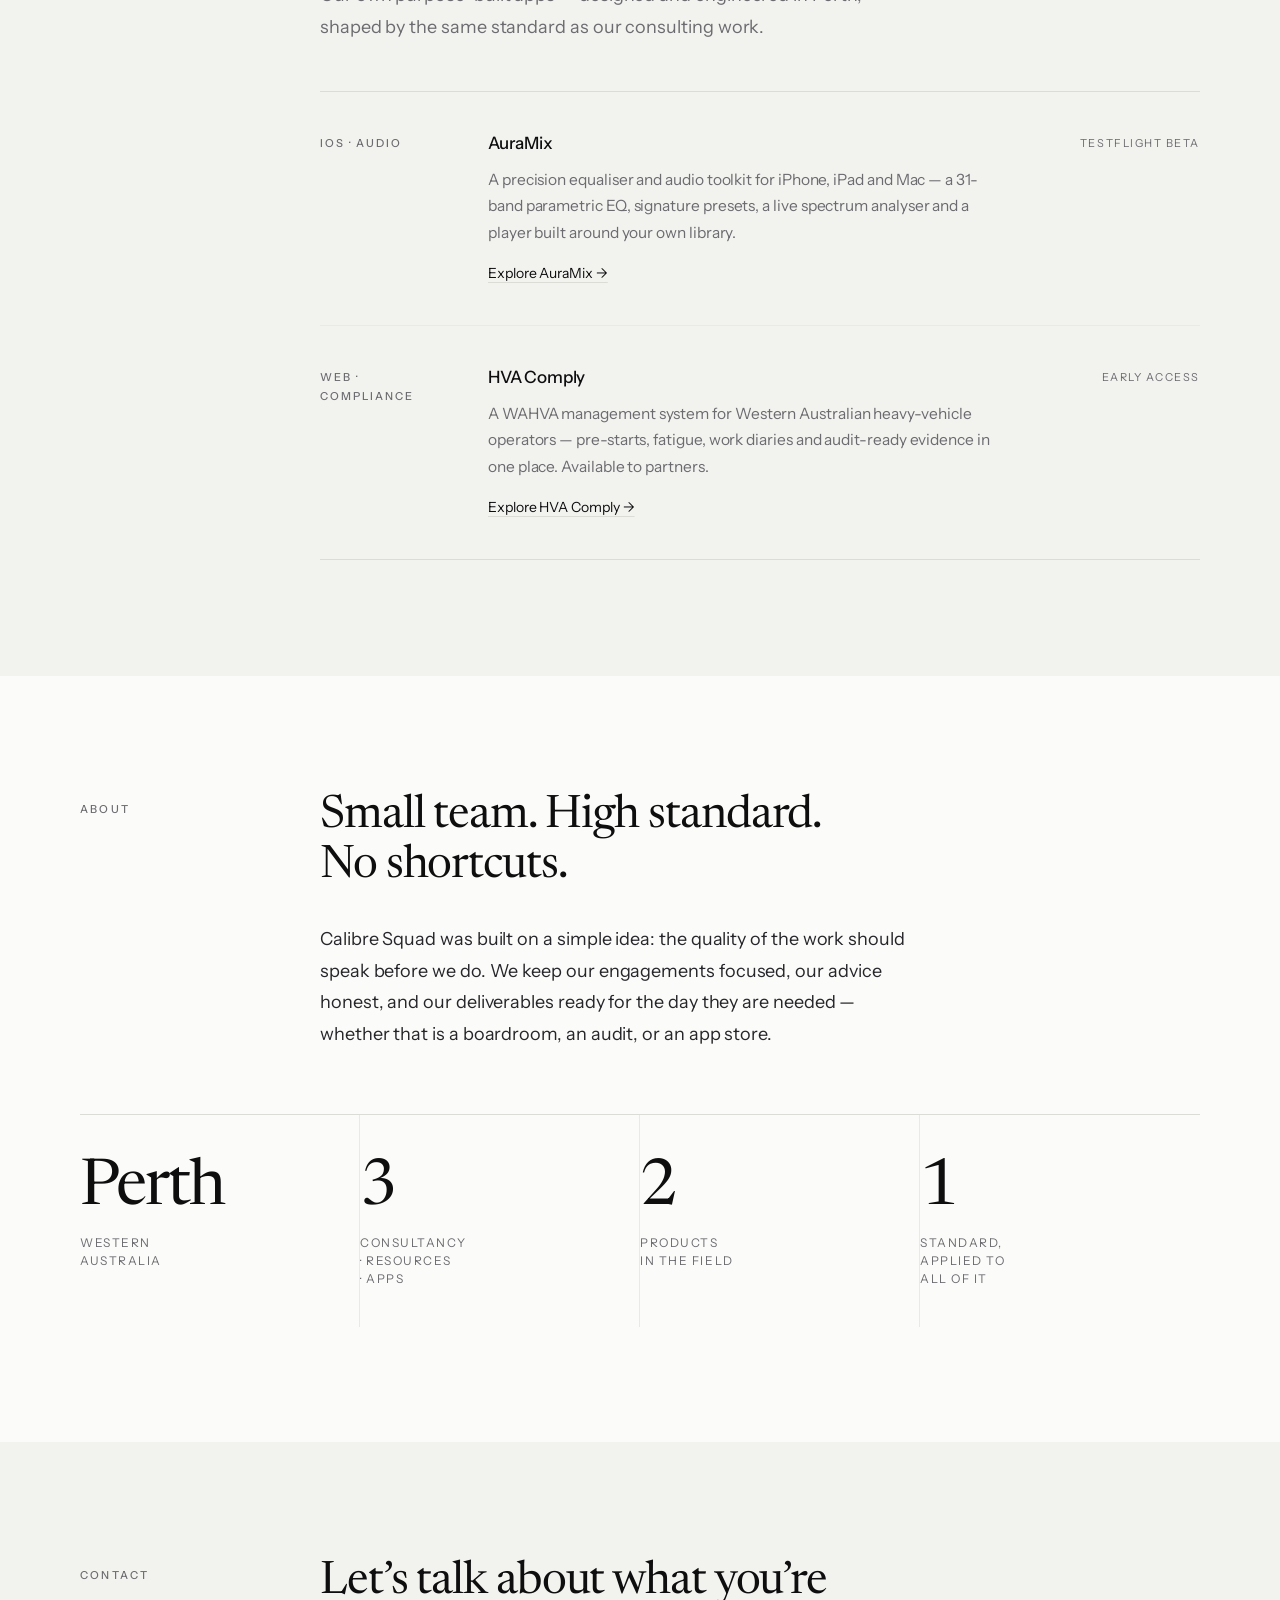
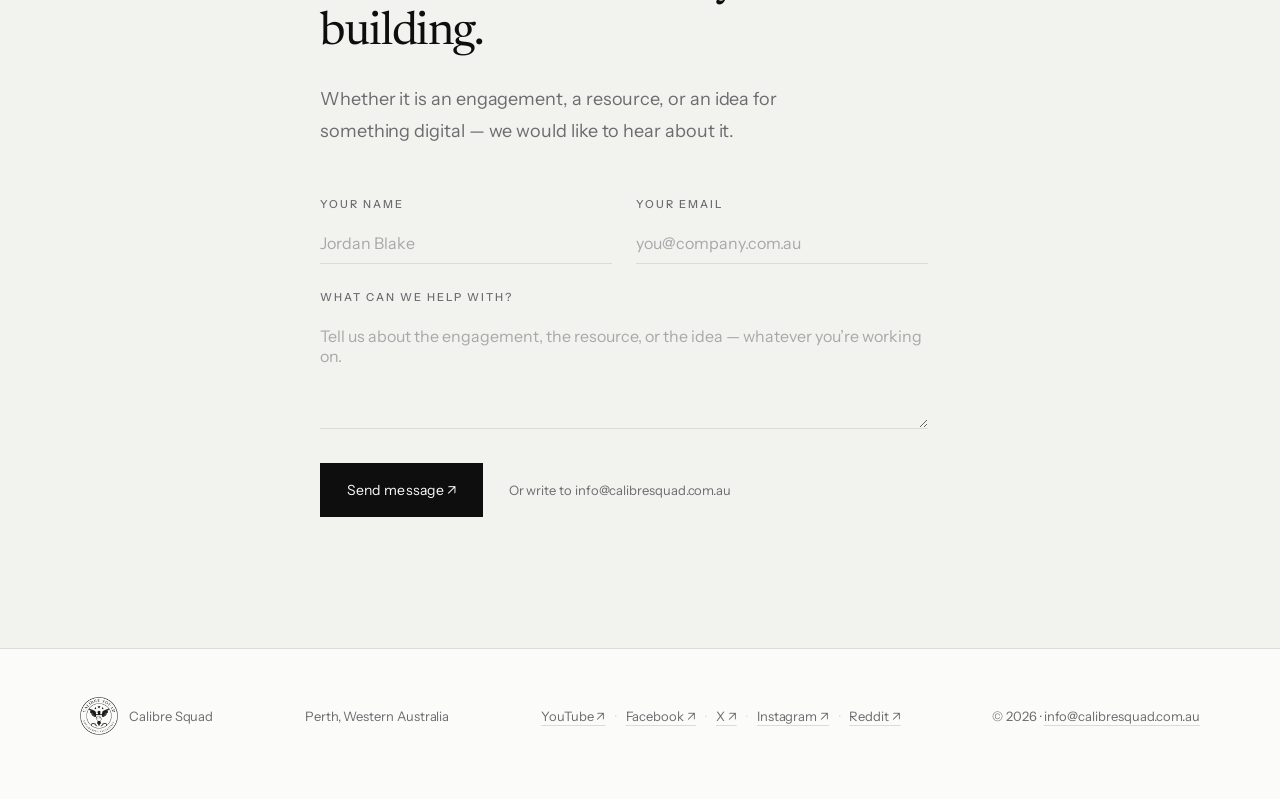
==== commit da94db19: "feat(work): publish the Pura Finance Group testimonial Adds Lavi Midda's testimonial to the case stu" ====
--- a/index.html
+++ b/index.html
@@ -149,6 +149,21 @@
   padding-top:.3rem;white-space:nowrap}
 .rr a.more{display:inline-block;margin-top:.9rem;font-size:.875rem}
 .rr .links{display:flex;flex-wrap:wrap;align-items:baseline;gap:.35rem .95rem;margin-top:.9rem}
+/* client testimonial - a quote, not a card: one hairline and the display face */
+.tmo{margin:0;display:flex;flex-direction:column;gap:1.15rem;
+  border-left:2px solid var(--line);padding-left:clamp(1.15rem,3vw,2.1rem)}
+.tmo p{font-family:var(--fd);font-weight:var(--dw);font-optical-sizing:auto;
+  font-size:clamp(1.08rem,1.75vw,1.32rem);line-height:1.55;letter-spacing:-.005em;
+  color:var(--ink);margin:0;max-width:58ch}
+.tmo-by{display:flex;flex-direction:column;gap:.1rem;margin-top:.35rem}
+.tmo-name{font-size:.9rem;font-weight:600;color:var(--ink)}
+.tmo-org{font-size:.6875rem;font-weight:500;letter-spacing:.15em;text-transform:uppercase;color:var(--muted)}
+/* the pulled line on the work card */
+.rr-quote{font-family:var(--fd);font-weight:var(--dw);font-size:1.02rem;line-height:1.5;
+  color:var(--ink);margin:.85rem 0 0;max-width:46ch;
+  display:flex;flex-direction:column;gap:.3rem}
+.rr-quote span{font-family:var(--ft);font-size:.6875rem;font-weight:500;
+  letter-spacing:.14em;text-transform:uppercase;color:var(--muted)}
 .rr .links a.more{margin-top:0}
 .rr .links .sep{color:var(--line);font-size:.875rem;user-select:none}
 .visit{display:inline-flex;align-items:center;gap:.45rem;text-decoration:none;
@@ -340,6 +355,7 @@
           <div>
             <h3>Pura Finance Group <span class="tagmini">Case study</span></h3>
             <p>A Perth finance brokerage asked for changes to their website. It was still carrying a placeholder credit licence number, fabricated approval statistics and three testimonials that were never real. We cleared the exposure, then rebuilt.</p>
+            <p class="rr-quote">&ldquo;The attention to detail and overall quality exceeded my expectations.&rdquo;<span>Lavi Midda, Pura Finance Group</span></p>
             <div class="links"><a class="more" href="/work/pura-finance-group/">Read the case study &#8594;</a><span class="sep" aria-hidden="true">&middot;</span><a class="more" href="https://purafinancegroup.com.au" target="_blank" rel="noopener">Visit the live site &#8599;</a></div>
           </div>
           <span class="st">2026</span>
